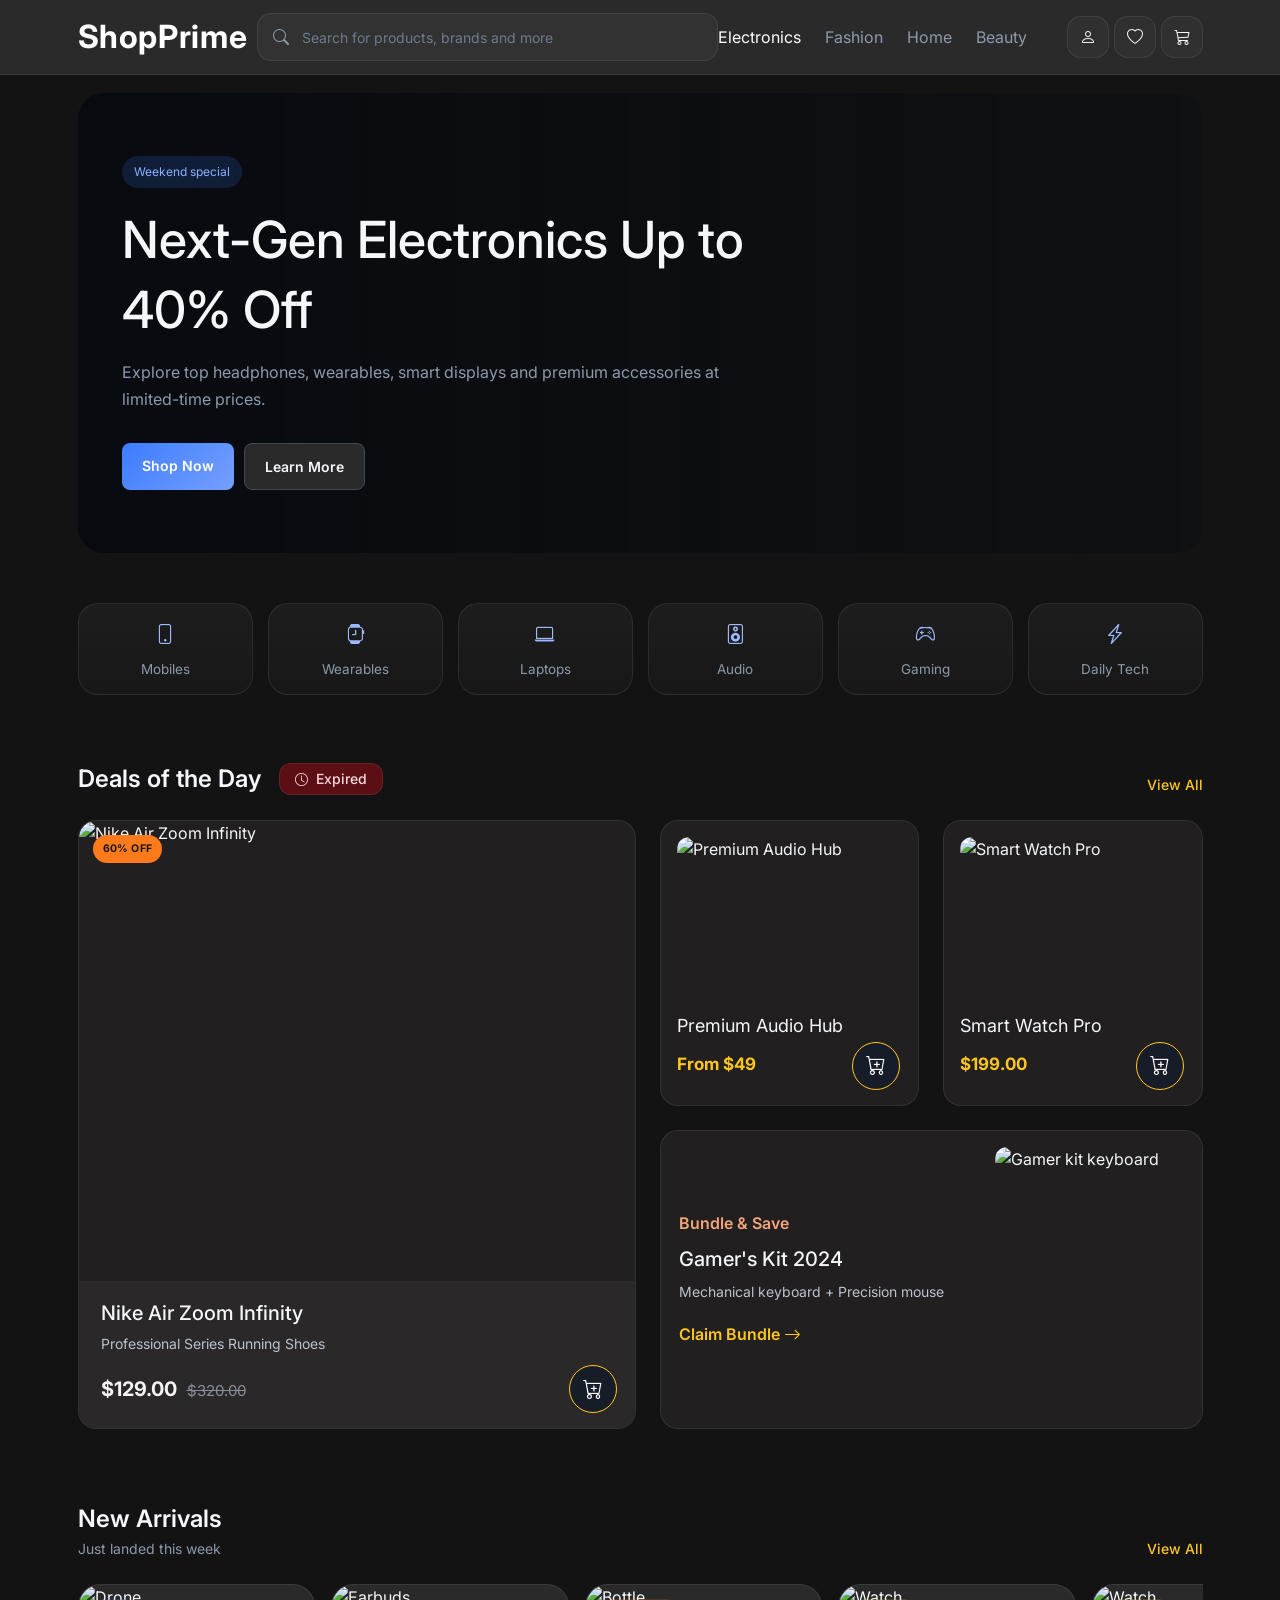
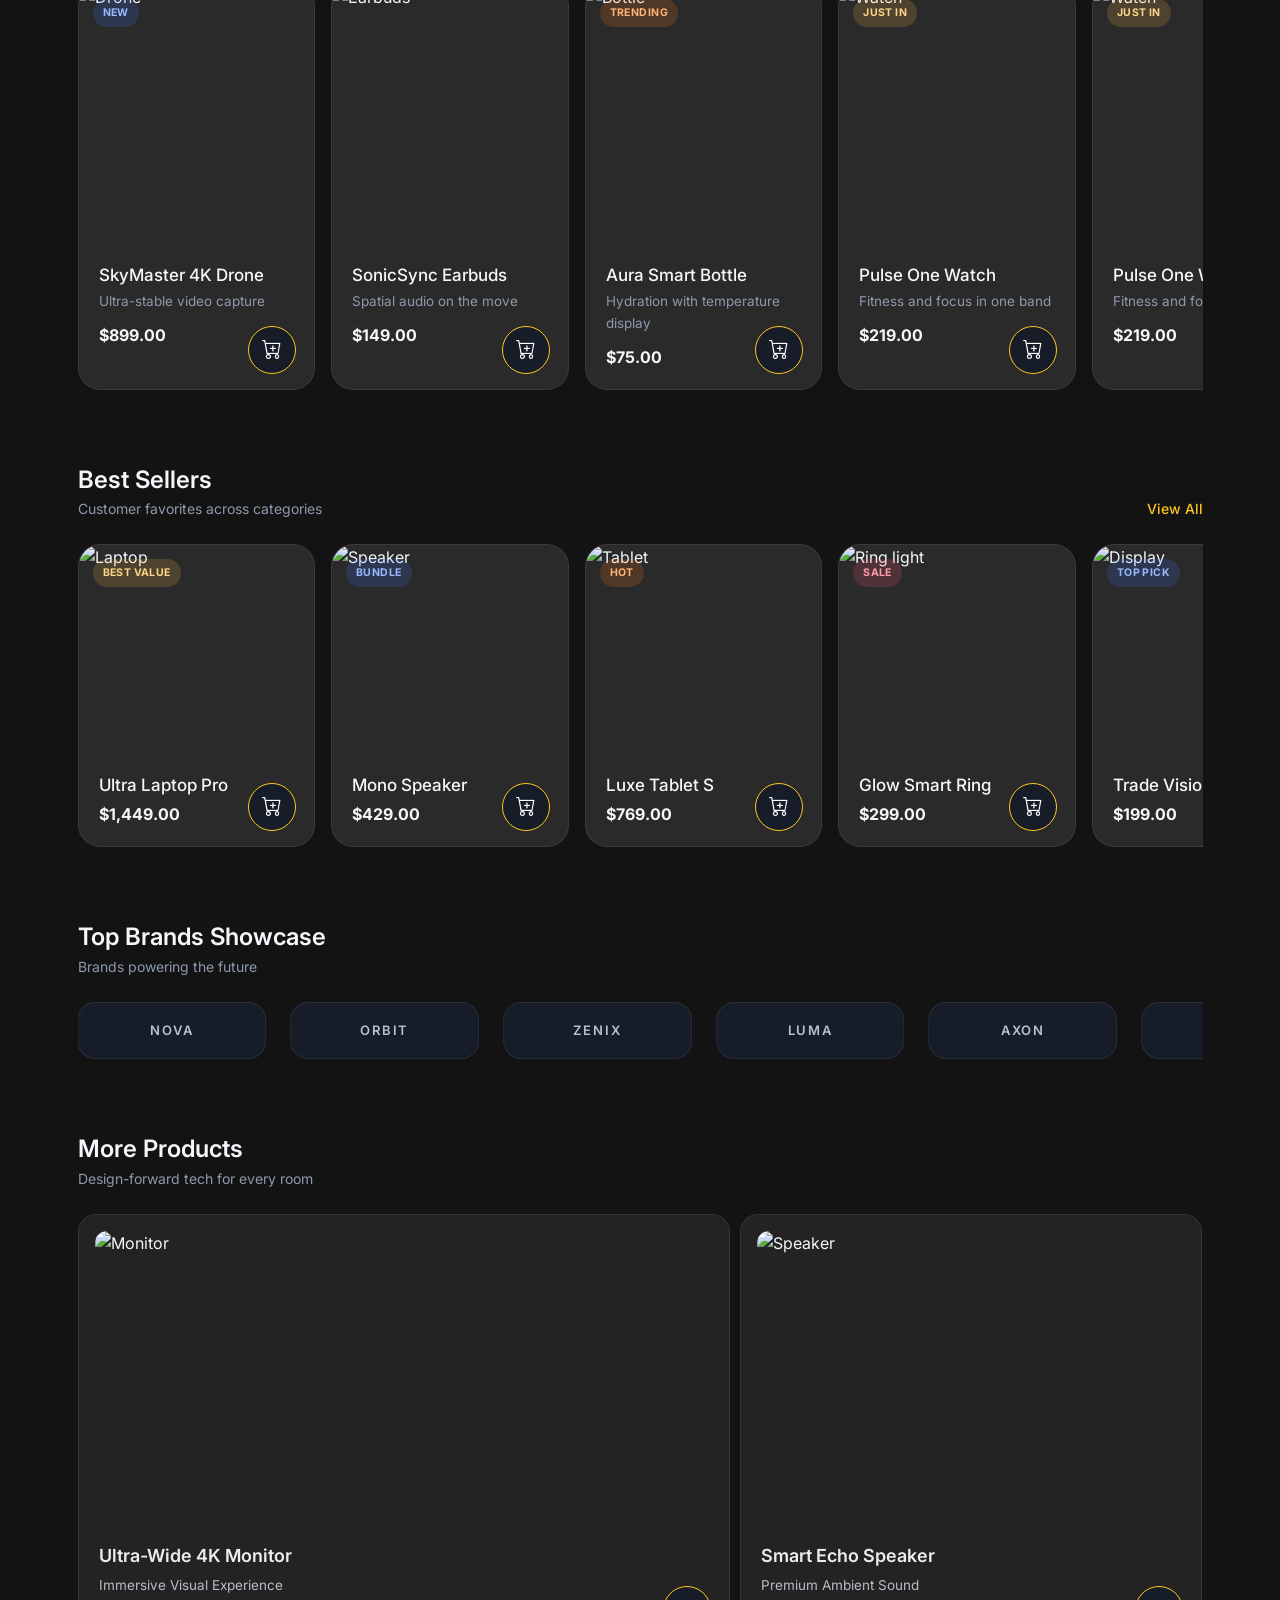
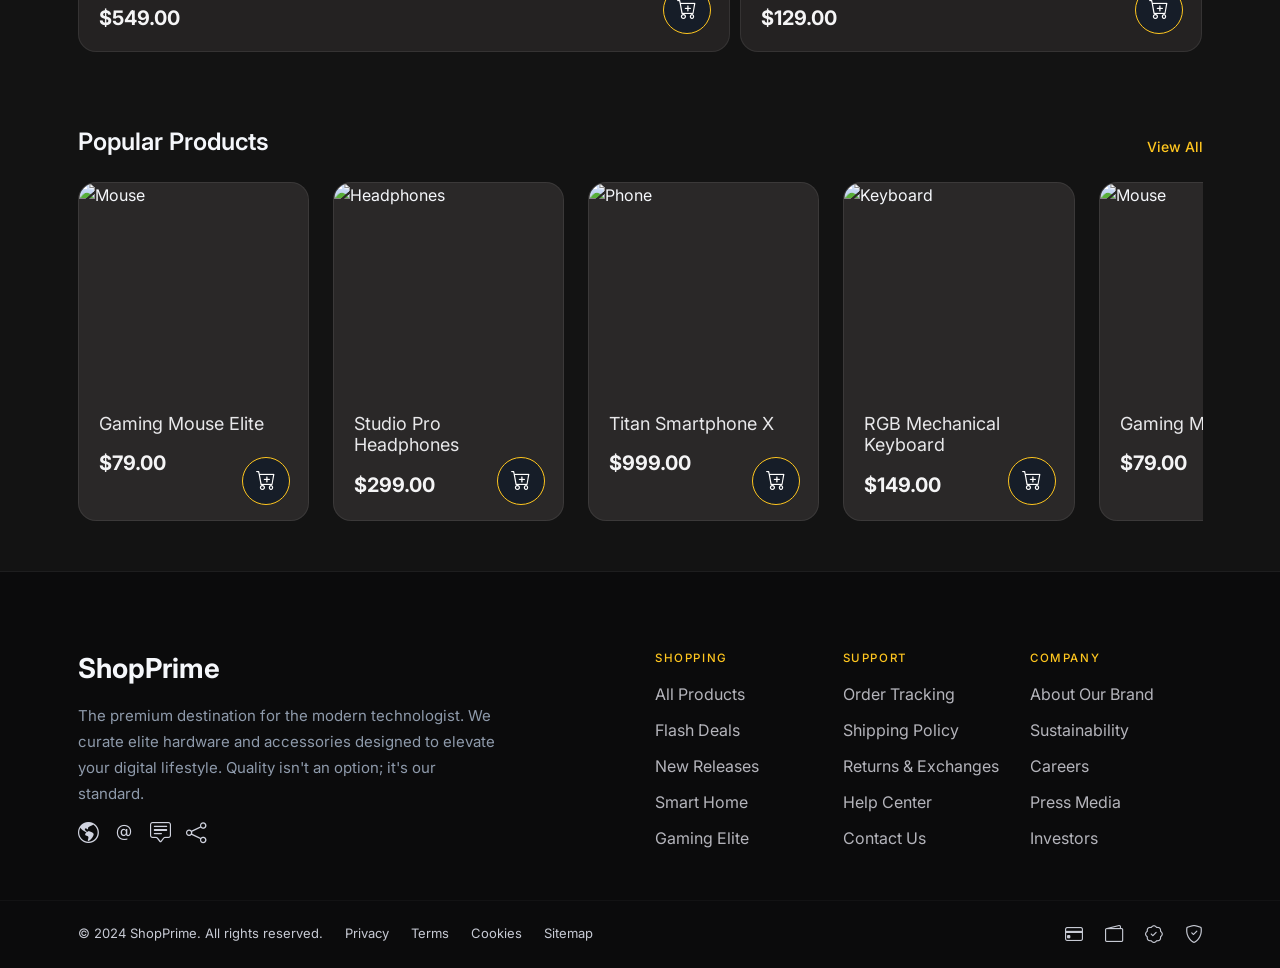
==== index.html @ 0cf922d9 "Initial commit" ====
<!DOCTYPE html>
<html lang="en">
<head>
  <meta charset="UTF-8">
  <meta name="viewport" content="width=device-width, initial-scale=1">
  <title>ShopPrime Landing Page</title>
  <link rel="preconnect" href="https://fonts.googleapis.com">
  <link rel="preconnect" href="https://fonts.gstatic.com" crossorigin>
  <link href="https://fonts.googleapis.com/css2?family=Inter:wght@300;400;500;600;700;800&display=swap" rel="stylesheet">
  <link href="https://cdn.jsdelivr.net/npm/bootstrap@5.3.3/dist/css/bootstrap.min.css" rel="stylesheet">
  <link href="https://cdn.jsdelivr.net/npm/bootstrap-icons@1.11.3/font/bootstrap-icons.css" rel="stylesheet">
  <link href="https://cdn.jsdelivr.net/npm/swiper@11/swiper-bundle.min.css" rel="stylesheet">
  <link href="css/styles.css" rel="stylesheet">
</head>
<body>

    <header class="position-sticky top-0">
      <nav class="navbar navbar-expand-lg navbar-dark top-nav px-3 px-lg-4 py-3">
        <div class="container">
          <a class="navbar-brand fw-bold" href="index.html">ShopPrime</a>

          <div class="d-flex align-items-center gap-2 order-lg-3">
            <a class="btn icon-btn" href="#"><i class="bi bi-person"></i></a>
            <a class="btn icon-btn" href="#"><i class="bi bi-heart"></i></a>
            <a class="btn icon-btn" href="cart.html"><i class="bi bi-cart3"></i></a>
            <button class="btn icon-btn d-lg-none" type="button" data-bs-toggle="offcanvas" data-bs-target="#mobileMenu" aria-controls="mobileMenu">
              <i class="bi bi-list"></i>
            </button>
          </div>

          <div class="collapse navbar-collapse order-lg-2" id="mainNav">
            <form class="search-wrap mx-lg-auto my-3 my-lg-0">
              <i class="bi bi-search"></i>
              <input class="form-control" type="search" placeholder="Search for products, brands and more">
            </form>
            <ul class="navbar-nav d-flex align-items-lg-center">
              <li class="nav-item"><a class="nav-link active" href="#">Electronics</a></li>
              <li class="nav-item"><a class="nav-link" href="#">Fashion</a></li>
              <li class="nav-item"><a class="nav-link" href="#">Home</a></li>
              <li class="nav-item"><a class="nav-link" href="#">Beauty</a></li>
            </ul>
          </div>
        </div>
      </nav>
      <div class="offcanvas offcanvas-start text-bg-dark" tabindex="-1" id="mobileMenu" aria-labelledby="mobileMenuLabel">
        <div class="offcanvas-header">
          <h5 class="offcanvas-title" id="mobileMenuLabel">ShopPrime</h5>
          <button type="button" class="btn-close btn-close-white" data-bs-dismiss="offcanvas" aria-label="Close"></button>
        </div>
        <div class="offcanvas-body">
          <form class="search-wrap mb-4">
            <i class="bi bi-search"></i>
            <input class="form-control" type="search" placeholder="Search everything">
          </form>
          <div class="list-group list-group-flush mobile-links">
            <a href="#" class="list-group-item list-group-item-action">Electronics</a>
            <a href="#" class="list-group-item list-group-item-action">Fashion</a>
            <a href="#" class="list-group-item list-group-item-action">Home</a>
            <a href="#" class="list-group-item list-group-item-action">Beauty</a>
            <a href="#" class="list-group-item list-group-item-action">Deals</a>
            <a href="#" class="list-group-item list-group-item-action">Support</a>
          </div>
        </div>
      </div>
    </header>

    <main class="container">
      <section class="hero-section">
        <div class="swiper hero-swiper">
          <div class="swiper-wrapper">
            <div class="swiper-slide">
              <article class="hero-card" style="background-image: linear-gradient(90deg, rgba(7,10,16,.92) 0%, rgba(7,10,16,.56) 52%, rgba(7,10,16,.25) 100%), url('https://images.unsplash.com/photo-1546435770-a3e426bf472b?auto=format&fit=crop&w=1400&q=80');">
                <div class="hero-content">
                  <span class="eyebrow">Weekend special</span>
                  <h1>Next-Gen Electronics Up to 40% Off</h1>
                  <p class="mb-5 mt-4">Explore top headphones, wearables, smart displays and premium accessories at limited-time prices.</p>
                  <div class="d-flex flex-wrap gap-3">
                    <a class="btn btn-primary btn-shop" href="#">Shop Now</a>
                    <a class="btn btn-soft" href="#">Learn More</a>
                  </div>
                </div>
              </article>
            </div>
            <div class="swiper-slide">
              <article class="hero-card" style="background-image: linear-gradient(90deg, rgba(7,10,16,.92) 0%, rgba(7,10,16,.56) 52%, rgba(7,10,16,.25) 100%), url('https://images.unsplash.com/photo-1511707171634-5f897ff02aa9?auto=format&fit=crop&w=1400&q=80');">
                <div class="hero-content">
                  <span class="eyebrow">Fresh arrivals</span>
                  <h1>Smartphones Built for Work and Play</h1>
                  <p class="mb-5 mt-4">Fast cameras, all-day batteries and flagship performance across our newest mobile lineup.</p>
                  <div class="d-flex flex-wrap gap-2">
                    <a class="btn btn-primary btn-shop" href="#">Shop Now</a>
                    <a class="btn btn-soft" href="#">Compare Models</a>
                  </div>
                </div>
              </article>
            </div>
          </div>
          <!-- <div class="swiper-pagination"></div> -->
        </div>
      </section>

      <section class="quick-categories m-50">
        <div class="row gy-4">
          <div class="col-4 col-md-2"><div class="quick-pill"><i class="bi bi-phone"></i><span>Mobiles</span></div></div>
          <div class="col-4 col-md-2"><div class="quick-pill"><i class="bi bi-smartwatch"></i><span>Wearables</span></div></div>
          <div class="col-4 col-md-2"><div class="quick-pill"><i class="bi bi-laptop"></i><span>Laptops</span></div></div>
          <div class="col-4 col-md-2"><div class="quick-pill"><i class="bi bi-speaker"></i><span>Audio</span></div></div>
          <div class="col-4 col-md-2"><div class="quick-pill"><i class="bi bi-controller"></i><span>Gaming</span></div></div>
          <div class="col-4 col-md-2"><div class="quick-pill"><i class="bi bi-lightning-charge"></i><span>Daily Tech</span></div></div>
        </div>
      </section>

      <section class="content-section">
        <div class="section-head">
          <div class="deals-heading">
            <h2>Deals of the Day</h2>
            <div class="deal-timer" id="dealTimer" aria-label="24 hour countdown">
              <i class="bi bi-clock"></i>
              <span id="dealTimerValue">24h : 00m : 00s</span>
            </div>
          </div>
          <a href="#">View All</a>
        </div>
        <div class="deals-layout">
          <article class="deals-feature">
            <span class="tag tag-deal-main">60% Off</span>
            <img src="https://images.unsplash.com/photo-1542291026-7eec264c27ff?auto=format&fit=crop&w=1600&q=80" alt="Nike Air Zoom Infinity">
            <div class="deals-feature-copy">
              <h3>Nike Air Zoom Infinity</h3>
              <p>Professional Series Running Shoes</p>
              <div class="deals-feature-price">
                <strong>$129.00</strong>
                <span>$320.00</span>
              </div>
              <a class="deals-cart-btn" href="#" aria-label="Add to cart">
                <i class="bi bi-cart-plus"></i>
              </a>
            </div>
          </article>
          <div class="deals-side">
            <article class="deals-mini-card">
              <img src="https://images.unsplash.com/photo-1505740420928-5e560c06d30e?auto=format&fit=crop&w=900&q=80" alt="Premium Audio Hub">
              <div class="deals-mini-copy">
                <h3>Premium Audio Hub</h3>
                <div class="deals-mini-meta">
                  <strong>From $49</strong>
                  <!-- <span class="mini-badge gold">Top Rated</span> -->
                </div>
              </div>
            </article>
            <article class="deals-mini-card">
              <img src="https://images.unsplash.com/photo-1523275335684-37898b6baf30?auto=format&fit=crop&w=900&q=80" alt="Smart Watch Pro">
              <div class="deals-mini-copy">
                <h3>Smart Watch Pro</h3>
                <div class="deals-mini-meta">
                  <strong>$199.00</strong>
                  <!-- <span class="mini-badge blue">Hot</span> -->
                </div>
              </div>
            </article>
            <article class="deals-bundle-card">
              <div class="deals-bundle-copy">
                <span class="bundle-tag">Bundle &amp; Save</span>
                <h3>Gamer's Kit 2024</h3>
                <p>Mechanical keyboard + Precision mouse</p>
                <a href="#">Claim Bundle <i class="bi bi-arrow-right"></i></a>
              </div>
              <img src="https://images.unsplash.com/photo-1511467687858-23d96c32e4ae?auto=format&fit=crop&w=900&q=80" alt="Gamer kit keyboard">
            </article>
          </div>
        </div>
      </section>

      <section class="content-section m-50">
        <div class="section-head">
          <div>
            <h2>New Arrivals</h2>
            <p>Just landed this week</p>
          </div>
          <a href="#">View All</a>
        </div>
        <div class="swiper catalog-swiper new-arrivals-swiper">
          <div class="swiper-wrapper">
            <div class="swiper-slide">
              <article class="product-card large">
                <span class="tag new">New</span>
                <img src="https://images.unsplash.com/photo-1517059224940-d4af9eec41e5?auto=format&fit=crop&w=1200&q=80" alt="Drone">
                <div class="product-body">
                  <h3>SkyMaster 4K Drone</h3>
                  <p>Ultra-stable video capture</p>
                  <strong>$899.00</strong>
                </div>
              </article>
            </div>
            <div class="swiper-slide">
              <article class="product-card large">
                <img src="https://images.unsplash.com/photo-1606220588913-b3aacb4d2f46?auto=format&fit=crop&w=1200&q=80" alt="Earbuds">
                <div class="product-body">
                  <h3>SonicSync Earbuds</h3>
                  <p>Spatial audio on the move</p>
                  <strong>$149.00</strong>
                </div>
              </article>
            </div>
            <div class="swiper-slide">
              <article class="product-card large">
                <span class="tag hot">Trending</span>
                <img src="https://images.unsplash.com/photo-1590658268037-6bf12165a8df?auto=format&fit=crop&w=1200&q=80" alt="Bottle">
                <div class="product-body">
                  <h3>Aura Smart Bottle</h3>
                  <p>Hydration with temperature display</p>
                  <strong>$75.00</strong>
                </div>
              </article>
            </div>
            <div class="swiper-slide">
              <article class="product-card large">
                <span class="tag gold">Just In</span>
                <img src="https://images.unsplash.com/photo-1546868871-7041f2a55e12?auto=format&fit=crop&w=1200&q=80" alt="Watch">
                <div class="product-body">
                  <h3>Pulse One Watch</h3>
                  <p>Fitness and focus in one band</p>
                  <strong>$219.00</strong>
                </div>
              </article>
            </div>
            <div class="swiper-slide">
              <article class="product-card large">
                <span class="tag gold">Just In</span>
                <img src="https://images.unsplash.com/photo-1546868871-7041f2a55e12?auto=format&fit=crop&w=1200&q=80" alt="Watch">
                <div class="product-body">
                  <h3>Pulse One Watch</h3>
                  <p>Fitness and focus in one band</p>
                  <strong>$219.00</strong>
                </div>
              </article>
            </div>
          </div>
          <!-- <div class="swiper-pagination new-arrivals-pagination"></div> -->
        </div>
      </section>

      <section class="content-section m-50">
        <div class="section-head">
          <div>
            <h2>Best Sellers</h2>
            <p>Customer favorites across categories</p>
          </div>
          <a href="#">View All</a>
        </div>
        <div class="swiper catalog-swiper best-sellers-swiper">
          <div class="swiper-wrapper">
            <div class="swiper-slide">
              <article class="product-card">
                <span class="tag gold">Best Value</span>
                <img src="https://images.unsplash.com/photo-1496181133206-80ce9b88a853?auto=format&fit=crop&w=1200&q=80" alt="Laptop">
                <div class="product-body">
                  <h3>Ultra Laptop Pro</h3>
                  <strong>$1,449.00</strong>
                </div>
              </article>
            </div>
            <div class="swiper-slide">
              <article class="product-card">
                <span class="tag new">Bundle</span>
                <img src="https://images.unsplash.com/photo-1587202372775-e229f172b9d7?auto=format&fit=crop&w=1200&q=80" alt="Speaker">
                <div class="product-body">
                  <h3>Mono Speaker</h3>
                  <strong>$429.00</strong>
                </div>
              </article>
            </div>
            <div class="swiper-slide">
              <article class="product-card">
                <span class="tag hot">Hot</span>
                <img src="https://images.unsplash.com/photo-1544244015-0df4b3ffc6b0?auto=format&fit=crop&w=1200&q=80" alt="Tablet">
                <div class="product-body">
                  <h3>Luxe Tablet S</h3>
                  <strong>$769.00</strong>
                </div>
              </article>
            </div>
            <div class="swiper-slide">
              <article class="product-card">
                <span class="tag sale">Sale</span>
                <img src="https://images.unsplash.com/photo-1611186871348-b1ce696e52c9?auto=format&fit=crop&w=1200&q=80" alt="Ring light">
                <div class="product-body">
                  <h3>Glow Smart Ring</h3>
                  <strong>$299.00</strong>
                </div>
              </article>
            </div>
            <div class="swiper-slide">
              <article class="product-card">
                <span class="tag new">Top Pick</span>
                <img src="https://images.unsplash.com/photo-1516321318423-f06f85e504b3?auto=format&fit=crop&w=1200&q=80" alt="Display">
                <div class="product-body">
                  <h3>Trade Vision Screen</h3>
                  <strong>$199.00</strong>
                </div>
              </article>
            </div>
          </div>
          <!-- <div class="swiper-pagination best-sellers-pagination"></div> -->
        </div>
      </section>

      <section class="content-section">
        <div class="section-head">
          <div>
            <h2>Top Brands Showcase</h2>
            <p>Brands powering the future</p>
          </div>
        </div>
        <div class="swiper brands-swiper">
          <div class="swiper-wrapper">
            <div class="swiper-slide"><div class="brand-tile">SONIQ</div></div>
            <div class="swiper-slide"><div class="brand-tile">NOVA</div></div>
            <div class="swiper-slide"><div class="brand-tile">ORBIT</div></div>
            <div class="swiper-slide"><div class="brand-tile">ZENIX</div></div>
            <div class="swiper-slide"><div class="brand-tile">LUMA</div></div>
            <div class="swiper-slide"><div class="brand-tile">AXON</div></div>
            <div class="swiper-slide"><div class="brand-tile">PULSE</div></div>
          </div>
        </div>
      </section>

      <section class="content-section m-50">
        <div class="section-head">
          <div>
            <h2>More Products</h2>
            <p>Design-forward tech for every room</p>
          </div>
        </div>
        <div class="row g-3">
          <div class="col-12 col-md-7">
            <article class="banner-card more-product-card">
              <img src="https://images.unsplash.com/photo-1545239351-1141bd82e8a6?auto=format&fit=crop&w=1400&q=80" alt="Monitor">
              <div class="more-product-copy">
                <div>
                  <h3>Ultra-Wide 4K Monitor</h3>
                  <p>Immersive Visual Experience</p>
                  <strong>$549.00</strong>
                </div>
              </div>
            </article>
          </div>
          <div class="col-12 col-md-5">
            <article class="banner-card more-product-card">
              <img src="https://images.unsplash.com/photo-1585771724684-38269d6639fd?auto=format&fit=crop&w=1200&q=80" alt="Speaker">
              <div class="more-product-copy">
                <div>
                  <h3>Smart Echo Speaker</h3>
                  <p>Premium Ambient Sound</p>
                  <strong>$129.00</strong>
                </div>
              </div>
            </article>
          </div>
        </div>
      </section>

      <section class="content-section pb-50">
        <div class="section-head">
          <div>
            <h2>Popular Products</h2>
          </div>
          <a href="#">View All</a>
        </div>
        <div class="swiper popular-swiper">
          <div class="swiper-wrapper">
            <div class="swiper-slide">
              <article class="product-card popular-product-card">
                <img src="https://images.unsplash.com/photo-1527814050087-3793815479db?auto=format&fit=crop&w=1200&q=80" alt="Mouse">
                <div class="product-body">
                  <h3>Gaming Mouse Elite</h3>
                  <strong>$79.00</strong>
                </div>
              </article>
            </div>
            <div class="swiper-slide">
              <article class="product-card popular-product-card">
                <img src="https://images.unsplash.com/photo-1505740420928-5e560c06d30e?auto=format&fit=crop&w=1200&q=80" alt="Headphones">
                <div class="product-body">
                  <h3>Studio Pro Headphones</h3>
                  <strong>$299.00</strong>
                </div>
              </article>
            </div>
            <div class="swiper-slide">
              <article class="product-card popular-product-card">
                <img src="https://images.unsplash.com/photo-1511707171634-5f897ff02aa9?auto=format&fit=crop&w=1200&q=80" alt="Phone">
                <div class="product-body">
                  <h3>Titan Smartphone X</h3>
                  <strong>$999.00</strong>
                </div>
              </article>
            </div>
            <div class="swiper-slide">
              <article class="product-card popular-product-card">
                <img src="https://images.unsplash.com/photo-1511467687858-23d96c32e4ae?auto=format&fit=crop&w=1200&q=80" alt="Keyboard">
                <div class="product-body">
                  <h3>RGB Mechanical Keyboard</h3>
                  <strong>$149.00</strong>
                </div>
              </article>
            </div>
            <div class="swiper-slide">
              <article class="product-card popular-product-card">
                <img src="https://images.unsplash.com/photo-1527814050087-3793815479db?auto=format&fit=crop&w=1200&q=80" alt="Mouse">
                <div class="product-body">
                  <h3>Gaming Mouse Elite</h3>
                  <strong>$79.00</strong>
                </div>
              </article>
            </div>
          </div>
          <!-- <div class="swiper-pagination popular-pagination"></div> -->
        </div>
      </section>
    </main>

    <footer class="footer">
      <div class="container">
        <div class="row g-4 g-lg-5 align-items-start">
          <div class="col-12 col-lg-6">
            <div class="footer-brand">
              <h3>ShopPrime</h3>
              <p>The premium destination for the modern technologist. We curate elite hardware and accessories designed to elevate your digital lifestyle. Quality isn't an option; it's our standard.</p>
              <div class="d-flex gap-4 social-links">
                <a href="#" aria-label="Globe"><i class="bi bi-globe-americas"></i></a>
                <a href="#" aria-label="At"><i class="bi bi-at"></i></a>
                <a href="#" aria-label="Chat"><i class="bi bi-chat-square-text"></i></a>
                <a href="#" aria-label="Share"><i class="bi bi-share"></i></a>
              </div>
            </div>
          </div>
          <div class="col-12 col-lg-6">
            <div class="row g-4">
              <div class="col-4">
                <h4>Shopping</h4>
                <ul class="list-unstyled">
                  <li><a href="#">All Products</a></li>
                  <li><a href="#">Flash Deals</a></li>
                  <li><a href="#">New Releases</a></li>
                  <li><a href="#">Smart Home</a></li>
                  <li><a href="#">Gaming Elite</a></li>
                </ul>
              </div>
              <div class="col-4">
                <h4>Support</h4>
                <ul class="list-unstyled">
                  <li><a href="#">Order Tracking</a></li>
                  <li><a href="#">Shipping Policy</a></li>
                  <li><a href="#">Returns &amp; Exchanges</a></li>
                  <li><a href="#">Help Center</a></li>
                  <li><a href="#">Contact Us</a></li>
                </ul>
              </div>
              <div class="col-4">
                <h4>Company</h4>
                <ul class="list-unstyled">
                  <li><a href="#">About Our Brand</a></li>
                  <li><a href="#">Sustainability</a></li>
                  <li><a href="#">Careers</a></li>
                  <li><a href="#">Press Media</a></li>
                  <li><a href="#">Investors</a></li>
                </ul>
              </div>
            </div>
          </div>
        </div>
      </div>
      <div class="footer-bottom">
        <div class="container">
          <div class="footer-meta">
            <div class="footer-meta-left">
              <span>&copy; 2024 ShopPrime. All rights reserved.</span>
              <a href="#">Privacy</a>
              <a href="#">Terms</a>
              <a href="#">Cookies</a>
              <a href="#">Sitemap</a>
            </div>
            <div class="footer-meta-right">
              <a href="#" aria-label="Card"><i class="bi bi-credit-card"></i></a>
              <a href="#" aria-label="Payment"><i class="bi bi-wallet2"></i></a>
              <a href="#" aria-label="Security"><i class="bi bi-patch-check"></i></a>
              <a href="#" aria-label="Shield"><i class="bi bi-shield-check"></i></a>
            </div>
          </div>
        </div>
      </div>
    </footer>

  <script src="https://cdn.jsdelivr.net/npm/bootstrap@5.3.3/dist/js/bootstrap.bundle.min.js"></script>
  <script src="https://cdn.jsdelivr.net/npm/swiper@11/swiper-bundle.min.js"></script>
  <script src="js/script.js"></script>
</body>
</html>
---- css/styles.css ----
:root {
  --bg: #070a10;
  --panel: #2A2A2A;
  --panel-2: #161d28;
  --line: rgba(255, 255, 255, 0.08);
  --text: #f5f7fb;
  --muted: #8e9aab;
  --blue: #3d7cff;
  --blue-soft: rgba(61, 124, 255, 0.15);
  --gold: #f4b54a;
  --hot: #ff7a1b;
}

* {
  box-sizing: border-box;
}
html{
  font-size: 62.5%;
}
body {
  margin: 0;
  /* background:
    radial-gradient(circle at top, rgba(24, 61, 142, 0.35), transparent 28%),
    linear-gradient(180deg, #05070c 0%, #090d14 100%); */
    background-color: #131313;
  color: var(--text);
  font-family: "Inter", sans-serif;
  font-size: 1.6rem;
  line-height: 1.5;
}

a {
  color: inherit;
  text-decoration: none;
}
.m-50 {
  margin: 5rem 0rem;
}
.pb-50 {
  padding-bottom: 5rem !important;
}
header {
  z-index: 9;
}
.top-nav {
  background: #2A2A2A;
  border-bottom: 1px solid var(--line);
}
.navbar-brand {
  letter-spacing: 0.02em;
  font-size: 3.2rem;
}
.navbar-nav{
  gap: 2.4rem;
  margin-right: 4rem;
}

.icon-btn {
  width: 42px;
  height: 42px;
  display: inline-flex;
  align-items: center;
  justify-content: center;
  border-radius: 14px;
  border: 1px solid var(--line);
  background: rgba(255, 255, 255, 0.03);
  color: var(--text);
  font-size: 1.6rem;
}

.search-wrap {
  position: relative;
  width: min(100%, 480px);
}

.search-wrap i {
  position: absolute;
  top: 50%;
  left: 16px;
  transform: translateY(-50%);
  color: var(--muted);
}

.search-wrap .form-control {
  height: 48px;
  padding-left: 44px;
  border-radius: 14px;
  border: 1px solid var(--line);
  background: rgba(255, 255, 255, 0.04);
  color: var(--text);
  font-size: 1.4rem;
}

.search-wrap .form-control::placeholder {
  color: #6f7b8c;
}

.nav-link {
  color: var(--muted);
  font-size: 1.6rem;
  padding-inline: 0 !important;
}

.nav-link.active,
.nav-link:hover {
  color: var(--text);
}

.mobile-links .list-group-item {
  color: var(--text);
  background: transparent;
  border-color: var(--line);
  font-size: 1.5rem;
  padding-block: 1.4rem;
}

.hero-section {
  padding-top: 18px;
}

.hero-card {
  min-height: 460px;
  padding: 44px;
  border-radius: 26px;
  background-size: cover;
  background-position: center;
  display: flex;
  align-items: center;
}

.hero-content {
  max-width: 65rem;
}

.eyebrow {
  display: inline-flex;
  padding: 7px 12px;
  border-radius: 999px;
  background: rgba(61, 124, 255, 0.16);
  color: #8ab1ff;
  font-size: 1.2rem;
  margin-bottom: 16px;
}

.hero-content h1 {
  font-size: clamp(3.6rem, 4vw, 6rem);
  line-height: 7rem;
  margin-bottom: 14px;
}

.hero-content p {
  font-size: 1.6rem;
  line-height: 1.7;
}

.hero-content p,
.section-head p,
.product-copy p,
.product-body p,
.footer p,
.footer li a {
  color: var(--muted);
}

.btn-shop {
  border-radius: 0.8rem;
  padding: 1.2rem 2rem;
  background: linear-gradient(135deg, #3d7cff, #75a0ff);
  border: 0;
  font-size: 1.4rem;
  font-weight: 600;
}

.btn-soft {
  border-radius: 0.8rem;
  padding: 1.2rem 2rem;
  color: var(--text);
  background: var(--panel);
  border: 1px solid #424754;
  font-size: 1.4rem;
  font-weight: 600;
}

.hero-swiper .swiper-pagination,
.popular-swiper .swiper-pagination {
  bottom: 18px !important;
}

.swiper-pagination-bullet {
  background: rgba(255, 255, 255, 0.4);
  opacity: 1;
}

.swiper-pagination-bullet-active {
  background: var(--blue);
}

.quick-pill {
  height: 92px;
  display: flex;
  flex-direction: column;
  align-items: center;
  justify-content: center;
  gap: 10px;
  border-radius: 20px;
  background: linear-gradient(180deg, rgba(255, 255, 255, 0.045), rgba(255, 255, 255, 0.025));
  border: 1px solid var(--line);
  color: var(--muted);
  font-size: 1.35rem;
}

.quick-pill i {
  font-size: 2rem;
  color: #9dbaff;
}

.content-section {
  padding: 1.8rem 0rem 0.8rem;
}

.section-head {
  display: flex;
  align-items: end;
  justify-content: space-between;
  gap: 16px;
  margin-bottom: 2.5rem;
}

.deals-heading {
  display: flex;
  align-items: center;
  gap: 1.8rem;
  flex-wrap: wrap;
}

.section-head h2,
.footer h3,
.footer h4 {
  margin: 0;
}

.section-head h2 {
  font-size: 2.4rem;
  font-weight: 600;
}

.section-head p {
  margin: 4px 0 0;
  font-size: 1.4rem;
}
.offcanvas-header {
  padding: 2rem;
}
.section-head a {
  color: #ffc61f;
  font-size: 1.4rem;
  font-weight: 500;
}

.deal-timer {
  display: inline-flex;
  align-items: center;
  gap: 0.8rem;
  padding: 0.9rem 1.6rem;
  border-radius: 1.2rem;
  background: #b30810;
  color: #fff2f3;
  font-size: 1.4rem;
  font-weight: 500;
  line-height: 1;
  box-shadow: inset 0 0 0 1px rgba(255, 255, 255, 0.08);
}

.deal-timer i {
  font-size: 1.3rem;
}

.deal-timer-ended {
  background: #5b0f14;
  color: #ffd8dd;
}

.deals-layout {
  display: grid;
  grid-template-columns: minmax(0, 1.03fr) minmax(0, 1fr);
  gap: 2.4rem;
}

.deals-feature,
.deals-mini-card,
.deals-bundle-card {
  position: relative;
  overflow: hidden;
  background: #211f1f;
  border: 1px solid rgba(255, 255, 255, 0.08);
  border-radius: 1.8rem;
  transition: transform 0.28s ease, border-color 0.28s ease, box-shadow 0.28s ease;
}

.deals-feature:hover,
.deals-mini-card:hover,
.deals-bundle-card:hover {
  /* transform: translateY(-0.6rem); */
  border-color: #ffc61f;
  box-shadow: 0 2rem 3.2rem rgba(0, 0, 0, 0.28);
}

.deals-feature img,
.deals-mini-card img,
.deals-bundle-card img {
  width: 100%;
  display: block;
  object-fit: cover;
}

.deals-feature img {
  height: 46rem;
}

.tag-deal-main {
  top: 1.6rem;
  left: 1.6rem;
  padding: 0.95rem 1.3rem;
  background: #ff7a1b;
  color: #161616;
  font-size: 1.45rem;
  font-weight: 800;
}

.deals-feature-copy {
  position: relative;
  padding: 2rem 2.2rem 2.4rem;
  background: #2a2828;
}

.deals-feature-copy h3 {
  margin: 0 0 0.8rem;
  font-size: 2rem;
}

.deals-feature-copy p {
  margin: 0 0 2rem;
  color: #bcc2ce;
  font-size: 1.4rem;
}

.deals-feature-price {
  display: flex;
  align-items: baseline;
  gap: 1rem;
}

.deals-feature-price strong {
  color: #f4f4f5;
  font-size: 2rem;
  font-weight: 700;
}

.deals-feature-price span {
  color: #898f99;
  font-size: 1.5rem;
  text-decoration: line-through;
}

.deals-cart-btn,
.product-cart-btn {
  position: absolute;
  right: 1.8rem;
  bottom: 1.5rem;
  width: 4.8rem;
  height: 4.8rem;
  display: inline-flex;
  align-items: center;
  justify-content: center;
  border-radius: 50%;
  background: var(--panel-2);
  border: 1px solid #ffc61f;
  color: #fff;
  font-size: 2rem;
}
.deals-cart-btn:hover,
.product-cart-btn:hover {
  background-color: #ffc61f;
}

.product-cart-btn {
  z-index: 3;
}

.deals-side {
  display: grid;
  grid-template-columns: repeat(2, minmax(0, 1fr));
  gap: 2.4rem;
}

.deals-mini-card {
  padding: 1.6rem;
}

.deals-mini-card img {
  height: 16rem;
  border-radius: 1.2rem;
}

.deals-mini-copy {
  padding-top: 1.8rem;
}

.deals-mini-copy h3 {
  margin: 0 0 1.5rem;
  font-size: 1.8rem;
  font-weight: 400;
}

.deals-mini-meta {
  display: flex;
  align-items: center;
  justify-content: space-between;
  gap: 1.2rem;
}

.deals-mini-meta strong {
  color: #ffc61f;
  font-size: 1.7rem;
  font-weight: 700;
}

.mini-badge {
  display: inline-flex;
  align-items: center;
  justify-content: center;
  padding: 0.45rem 0.8rem;
  border-radius: 0.6rem;
  font-size: 1rem;
  font-weight: 700;
  text-transform: uppercase;
  letter-spacing: 0.04em;
}

.mini-badge.gold {
  background: rgba(255, 198, 31, 0.16);
  color: #ffd13b;
}

.mini-badge.blue {
  background: rgba(91, 120, 255, 0.16);
  color: #aabaff;
}

.deals-bundle-card {
  grid-column: 1 / -1;
  display: grid;
  grid-template-columns: minmax(0, 1.15fr) 19rem;
  gap: 2rem;
  align-items: center;
  min-height: 28.8rem;
  padding: 1.6rem;
}

.deals-bundle-copy {
  padding: 0 0.2rem;
}

.bundle-tag {
  display: inline-block;
  margin-bottom: 1.2rem;
  color: #f4a47b;
  font-size: 1.6rem;
  font-weight: 600;
}

.deals-bundle-copy h3 {
  margin: 0 0 1rem;
  font-size: 2rem;
}

.deals-bundle-copy p {
  margin: 0 0 2rem;
  color: #bcc2ce;
  font-size: 1.4rem;
}

.deals-bundle-copy a {
  color: #ffc61f;
  font-size: 1.6rem;
  font-weight: 600;
}

.deals-bundle-copy a i {
  font-size: 1.7rem;
  vertical-align: middle;
}

.deals-bundle-card img {
  height: 100%;
  min-height: 24rem;
  border-radius: 1.2rem;
}

.feature-product,
.product-card,
.banner-card {
  position: relative;
  overflow: hidden;
  border-radius: 22px;
  background: var(--panel);
  border: 1px solid var(--line);
  height: 100%;
  transition: transform 0.28s ease, border-color 0.28s ease, box-shadow 0.28s ease;
}

.feature-product::after,
.product-card::after,
.banner-card::after {
  content: "";
  position: absolute;
  inset: 0;
  background: linear-gradient(180deg, transparent 42%, rgba(6, 9, 14, 0.12) 68%, rgba(6, 9, 14, 0.42) 100%);
  opacity: 0;
  transition: opacity 0.28s ease;
  pointer-events: none;
}

.feature-product img,
.product-card img,
.banner-card img {
  width: 100%;
  object-fit: cover;
  display: block;
  transition: transform 0.45s ease;
}

.feature-product:hover,
.product-card:hover,
.banner-card:hover {
  /* transform: translateY(-8px); */
  border-color: #ffc61f;
  box-shadow: 0 22px 40px rgba(0, 0, 0, 0.35);
}

.feature-product:hover::after,
.product-card:hover::after,
.banner-card:hover::after {
  opacity: 1;
}

.feature-product:hover img,
.product-card:hover img,
.banner-card:hover img {
  transform: scale(1.05);
}

.feature-product img {
  height: 100%;
  min-height: 340px;
}

.feature-product .product-copy,
.banner-copy {
  position: absolute;
  left: 20px;
  right: 20px;
  bottom: 18px;
}

.product-card img {
  height: 210px;
}

.product-card.compact img {
  height: 136px;
}

.product-card.large img {
  height: 260px;
}

.banner-card img {
  height: 260px;
}

.product-body {
  padding: 2rem;
}

.product-body h3,
.product-copy h3,
.banner-copy h3 {
  font-size: 1.7rem;
  margin-bottom: 6px;
}

.product-body strong,
.product-copy strong,
.banner-copy strong {
  font-size: 1.6rem;
  font-weight: 700;
}

.compact .product-body p {
  margin-bottom: 4px;
  font-size: 1.35rem;
  color: var(--text);
}

.product-body p,
.product-copy p,
.banner-copy p {
  font-size: 1.35rem;
  line-height: 1.6;
}

.tag {
  position: absolute;
  top: 14px;
  left: 14px;
  z-index: 2;
  padding: 6px 10px;
  border-radius: 999px;
  font-size: 1.05rem;
  font-weight: 700;
  text-transform: uppercase;
  letter-spacing: 0.04em;
}

.tag.hot {
  background: rgba(255, 122, 27, 0.18);
  color: #ffb278;
}

.tag.new {
  background: rgba(61, 124, 255, 0.18);
  color: #97b8ff;
}

.tag.gold {
  background: rgba(244, 181, 74, 0.18);
  color: #ffd487;
}

.tag.sale {
  background: rgba(255, 91, 120, 0.18);
  color: #ff9dad;
}

.brands-swiper .swiper-slide {
  width: auto;
}

.catalog-swiper .swiper-slide {
  height: auto;
}

.brand-tile {
  min-width: 150px;
  text-align: center;
  padding: 18px 28px;
  border-radius: 18px;
  border: 1px solid var(--line);
  background: var(--panel-2);
  color: #b6c2d3;
  font-weight: 600;
  letter-spacing: 0.14em;
  font-size: 1.3rem;
}

.popular-swiper .swiper-slide {
  height: auto;
}

.popular-product-card {
  background: #2a2828;
  border-radius: 1.8rem;
  border-color: rgba(255, 255, 255, 0.08);
}
/* 
.popular-product-card img {
  height: 26rem;
} */

.popular-product-card .product-body {
  padding: 2rem;
}

.popular-product-card .product-body h3 {
  margin-bottom: 1.4rem;
  font-size: 1.8rem;
  font-weight: 400;
  color: #e8e8ea;
}

.popular-product-card .product-body strong {
  font-size: 2rem;
  color: #f4f4f5;
}

.more-product-card {
  background: #242222;
  border-radius: 1.8rem;
  border-color: rgba(255, 255, 255, 0.08);
}

.more-product-card img {
  height: 31rem;
  padding: 1.6rem 1.6rem 0;
  border-radius: 2.8rem;
}

.more-product-card::after {
  display: none;
}

.more-product-copy {
  position: relative;
  display: flex;
  align-items: flex-end;
  justify-content: space-between;
  gap: 2rem;
  padding: 2rem;
}

.more-product-copy > div {
  max-width: 100%;
}

.more-product-copy h3 {
  margin: 0 0 0.8rem;
  font-size: 1.8rem;
  font-weight: 600;
  color: #ececef;
}

.more-product-copy p {
  margin: 0 0 1.2rem;
  font-size: 1.35rem;
  color: #b7bdc9;
}

.more-product-copy strong {
  display: inline-block;
  font-size: 2rem;
  line-height: 1;
  color: #f5f5f6;
  white-space: nowrap;
}

.more-product-card .product-cart-btn {
  right: 1.8rem;
  bottom: 1.7rem;
}

.footer {
  padding: 8rem 0rem 2rem;
  border-top: 1px solid var(--line);
  background: #0b0b0c;
}
.footer-bottom {
  padding: 2rem 0rem 0rem;
  margin-top: 5rem;
}
.footer-main {
  border-bottom: 1px solid rgba(255, 255, 255, 0.06);
}

.footer-brand {
  max-width: 420px;
}

.footer h3 {
  font-size: clamp(2rem, 3vw, 2.75rem);
  font-weight: 700;
  margin-bottom: 18px;
}

.footer h4 {
  font-size: 1.15rem;
  text-transform: uppercase;
  letter-spacing: 0.14em;
  margin-bottom: 16px;
  color: #ffc61f;
}

.footer ul {
  margin: 0;
}

.footer li + li {
  margin-top: 12px;
}

.social-links a {
  color: #d0d3df;
  font-size: 2.1rem;
}

.social-links a:hover,
.footer li a:hover,
.footer-meta a:hover {
  color: #ffffff;
}

.footer-brand p {
  max-width: 45rem;
  line-height: 1.75;
  font-size: 1.5rem;
}

.footer li a {
  color: #b4b4bb;
  font-size: 1.6rem;
}

.footer-bottom {
  border-top: 1px solid rgba(255, 255, 255, 0.03);
}

.footer-meta {
  display: flex;
  align-items: center;
  justify-content: space-between;
  gap: 20px;
  flex-wrap: wrap;
}

.footer-meta-left,
.footer-meta-right {
  display: flex;
  align-items: center;
  gap: 22px;
  flex-wrap: wrap;
}

.footer-meta-left {
  color: #c7cad4;
  font-size: 1.3rem;
}

.footer-meta-left a,
.footer-meta-right a {
  color: #c7cad4;
  font-size: 1.3rem;
}

.footer-meta-right a {
  font-size: 1.8rem;
}

.cart-page {
  padding-top: 4.4rem;
  padding-bottom: 6rem;
}

.cart-header-block {
  margin-bottom: 3rem;
}

.cart-header-block h1 {
  margin: 0 0 0.8rem;
  font-size: 4rem;
  font-weight: 700;
}

.cart-header-block p {
  margin: 0;
  color: #8f98a6;
  font-size: 1.4rem;
}

.cart-layout {
  display: grid;
  grid-template-columns: minmax(0, 1.75fr) minmax(28rem, 0.8fr);
  gap: 2.4rem;
  align-items: start;
}

.cart-items {
  display: grid;
  gap: 1.6rem;
}

.cart-item-card,
.order-summary-card,
.cart-recommend-card {
  background: #211f1f;
  border: 1px solid rgba(255, 255, 255, 0.08);
  border-radius: 1.6rem;
}

.cart-item-card {
  display: grid;
  grid-template-columns: 9rem minmax(0, 1fr);
  gap: 1.6rem;
  padding: 1.2rem;
}

.cart-item-card img {
  width: 100%;
  height: 9rem;
  object-fit: cover;
  border-radius: 1rem;
}

.cart-item-main {
  position: relative;
  display: flex;
  flex-direction: column;
  min-width: 0;
}

.cart-item-copy h3 {
  margin: 0;
  font-size: 2rem;
  font-weight: 500;
}

.cart-item-copy p {
  margin: 0.4rem 0 0;
  color: #a0a9b8;
  font-size: 1.25rem;
}

.cart-remove-btn {
  position: absolute;
  top: 0;
  right: 0;
  border: 0;
  background: transparent;
  color: #9aa3b2;
  font-size: 1.3rem;
}

.cart-item-footer {
  margin-top: auto;
  display: flex;
  align-items: flex-end;
  justify-content: space-between;
  gap: 1.6rem;
  padding-top: 1.8rem;
}

.qty-stepper {
  display: inline-flex;
  align-items: center;
  border: 1px solid rgba(255, 255, 255, 0.08);
  border-radius: 0.8rem;
  overflow: hidden;
  background: #2d2b2b;
}

.qty-stepper button,
.qty-stepper span {
  width: 2.8rem;
  height: 2.8rem;
  display: inline-flex;
  align-items: center;
  justify-content: center;
  color: #d9dfeb;
  font-size: 1.2rem;
}

.qty-stepper button {
  border: 0;
  background: transparent;
}

.cart-price-block {
  text-align: right;
}

.cart-price-block strong {
  display: block;
  font-size: 2.2rem;
  line-height: 1.1;
}

.cart-price-block span,
.cart-price-block small {
  display: block;
  color: #d58584;
  font-size: 1.1rem;
}

.cart-price-block small {
  color: #dcb63f;
}

.order-summary-card {
  padding: 2rem;
}

.order-summary-card h2 {
  margin: 0 0 2rem;
  font-size: 2.2rem;
}

.summary-lines {
  display: grid;
  gap: 1.2rem;
  padding-bottom: 1.8rem;
  border-bottom: 1px solid rgba(255, 255, 255, 0.08);
}

.summary-lines div,
.summary-total {
  display: flex;
  align-items: center;
  justify-content: space-between;
  gap: 1.4rem;
}

.summary-lines span {
  color: #c1c8d4;
  font-size: 1.35rem;
}

.summary-accent {
  color: #f0bb2f !important;
}

.summary-total {
  padding: 1.8rem 0;
  align-items: flex-end;
}

.summary-total span {
  display: block;
  font-size: 1.8rem;
  font-weight: 500;
}

.summary-total small {
  color: #d0aa2f;
  font-size: 1.05rem;
}

.summary-total strong {
  color: #7ca8ff;
  font-size: 3.8rem;
  line-height: 1;
}

.summary-btn-primary {
  display: block;
  width: 100%;
  padding: 1.4rem;
  border-radius: 0.8rem;
  background: linear-gradient(135deg, #4b82ff, #6c99ff);
  color: #fff;
  font-size: 1.35rem;
  text-align: center;
}

.summary-secure {
  margin-top: 1rem;
  padding: 0.8rem 1rem;
  border-radius: 0.6rem;
  border: 1px solid rgba(255, 255, 255, 0.08);
  background: #2a2828;
  color: #bcc4d2;
  font-size: 1.1rem;
  text-align: center;
}

.summary-icons {
  margin-top: 1.8rem;
  display: flex;
  justify-content: center;
  gap: 1.2rem;
  color: #cfd5df;
  font-size: 1.5rem;
}

.cart-recommend-grid {
  display: grid;
  grid-template-columns: repeat(4, minmax(0, 1fr));
  gap: 1.6rem;
}

.cart-recommend-card {
  padding: 1rem;
}

.cart-recommend-card img {
  width: 100%;
  height: 18rem;
  object-fit: cover;
  border-radius: 0.8rem;
}

.cart-recommend-copy {
  padding: 1.2rem 0 1rem;
}

.cart-recommend-copy h3 {
  margin: 0 0 0.4rem;
  font-size: 1.3rem;
  font-weight: 400;
}

.cart-recommend-copy strong {
  color: #8ab1ff;
  font-size: 1.35rem;
}

.cart-add-btn {
  display: block;
  width: 100%;
  padding: 0.95rem 1rem;
  border-radius: 0.6rem;
  background: #3a3838;
  color: #eceef2;
  font-size: 1.2rem;
  text-align: center;
}
.cart-add-btn:hover {
  border: 1px solid rgba(255, 255, 255, 0.08);
}

/* =========================================
RESPONSIVE
========================================= */

@media (min-width: 1700px) {
  .container, .container-lg, .container-md, .container-sm, .container-xl, .container-xxl {
    max-width: 1580px;
  }
}
@media (max-width: 1700px) {

}
@media (max-width: 1399px) {

}
@media (min-width: 1400px) {

}
@media (max-width: 1199px) {
  .cart-recommend-grid {
    grid-template-columns: repeat(2, minmax(0, 1fr));
  }
}
@media screen and (max-width: 991px) {
  .cart-layout {
    grid-template-columns: 1fr;
  }
  .summary-total strong {
      font-size: 2.8rem;
  }
  .cart-header-block h1 {
    font-size: 3rem;
  }
  .cart-page {
    padding-bottom: 0rem;
  }
  .deals-layout {
    grid-template-columns: 1fr;
  }
  .footer-brand {
    margin-bottom: 2rem;
  }
  .product-card img {
    height: 15rem;
  }
  .product-card.large img {
    height: 16.5rem;
  }
  .deals-side {
    grid-template-columns: repeat(2, minmax(0, 1fr));
  }
  .deals-feature img {
    height: 25rem;
  }
  .more-product-card img {
    height: 16rem;
  }
  .hero-content h1 {
    line-height: 5rem;
  }
  .hero-card {
    min-height: 400px;
    padding: 28px;
  }

  .footer-brand {
    max-width: none;
  }
}
@media screen and (min-width: 768px) {

}
@media screen and (max-width: 767px) {
  .hero-content h1 {
    font-size: clamp(2.6rem, 4vw, 6rem);
    line-height:4rem;
  }
  .navbar-brand {
    font-size: 2.2rem;
  }
  .footer-meta {
    justify-content: center;
  }
  .section-head h2 {
    font-size: 2rem;
  }
  .footer-brand p {
    max-width: 100%;
  }
}
@media (max-width: 575.98px) {
  .cart-item-card {
    grid-template-columns: 1fr;
  }

  .cart-item-card img {
    height: 18rem;
  }

  .cart-item-footer {
    align-items: flex-start;
    flex-direction: column;
  }

  .cart-recommend-grid {
    grid-template-columns: 1fr;
  }

  .deals-side {
    grid-template-columns: 1fr;
  }

  .deals-bundle-card {
    grid-template-columns: 1fr;
  }

  .deals-bundle-card img {
    min-height: 20rem;
  }

  .deals-mini-meta {
    align-items: flex-start;
    flex-direction: column;
  }
  .deal-timer {
    font-size: 1.25rem;
    padding: 0.8rem 1.3rem;
  }

  .hero-card {
    min-height: 360px;
  }
  .deals-heading {
    display: block;
  }
  .deals-heading h2{
    margin-bottom: 1rem;
  }
  .product-card img,
  .product-card.large img,
  .banner-card img {
    height: 220px;
  }

  .popular-product-card img {
    height: 22rem;
  }

  .more-product-card img {
    height: 24rem;
  }

  .more-product-copy {
    align-items: flex-start;
    flex-direction: column;
    padding-bottom: 7rem;
  }

  .feature-product img {
    min-height: 280px;
  }

  .section-head {
    align-items: start;
    /* flex-direction: column; */
  }

  .footer-meta-left,
  .footer-meta-right {
    gap: 14px;
  }

  .footer li a,
  .footer-brand p {
    font-size: 1.45rem;
  }
}

/* =========================================
CHECKOUT PAGE STYLES
========================================= */

.checkout-page {
  padding: 4rem 0;
  background: #0a0a0a;
  min-height: calc(100vh - 200px);
}

.checkout-header {
  display: flex;
  align-items: center;
  gap: 1.2rem;
  margin-bottom: 3.2rem;
  padding: 2.4rem;
  background: #1a1a1a;
  border-radius: 1.2rem;
}

.checkout-header i {
  font-size: 2.4rem;
  color: #ff6b35;
}

.checkout-header h1 {
  font-size: 2.8rem;
  font-weight: 700;
  color: #fff;
  margin: 0;
}

.checkout-container {
  display: grid;
  grid-template-columns: 1fr 40rem;
  gap: 3.2rem;
}

.checkout-section {
  background: #1a1a1a;
  border-radius: 1.2rem;
  padding: 2.4rem;
  margin-bottom: 2.4rem;
  border: 1px solid rgba(255, 255, 255, 0.08);
  overflow: hidden;
}

.checkout-section:last-child {
  margin-bottom: 0;
}

.section-header {
  display: flex;
  align-items: center;
  gap: 1.2rem;
  margin-bottom: 2rem;
  position: relative;
  z-index: 2;
}

.section-number {
  display: flex;
  align-items: center;
  justify-content: center;
  width: 3.6rem;
  height: 3.6rem;
  background: #4d7fff;
  color: #fff;
  border-radius: 50%;
  font-weight: 700;
  font-size: 1.6rem;
  flex-shrink: 0;
  margin-top: -0.2rem;
}

.section-title {
  font-size: 1.6rem;
  font-weight: 700;
  color: #fff;
  text-transform: uppercase;
  letter-spacing: 0.5px;
  margin: 0;
}

.section-action {
  margin-left: auto;
  color: #ff6b35;
  text-decoration: none;
  font-size: 1.2rem;
  font-weight: 600;
  cursor: pointer;
  text-transform: uppercase;
  letter-spacing: 0.5px;
  transition: color 0.3s;
}

.section-action:hover {
  color: #ff5a20;
}

/* Login Section */
.login-info {
  display: flex;
  justify-content: space-between;
  align-items: center;
  padding: 1.6rem;
  background: #2a2a2a;
  border-radius: 0.8rem;
  border: 1px solid rgba(255, 255, 255, 0.08);
}

.login-details {
  display: flex;
  flex-direction: column;
  gap: 0.4rem;
}

.login-label {
  font-size: 1.1rem;
  color: #888;
  text-transform: uppercase;
  letter-spacing: 0.5px;
}

.login-value {
  font-size: 1.4rem;
  color: #fff;
  font-weight: 500;
}

/* Delivery Section */
.delivery-header {
  background: #4d7fff;
  color: #fff;
  padding: 1.6rem 2.4rem;
  font-size: 1.4rem;
  font-weight: 700;
  text-transform: uppercase;
  letter-spacing: 0.5px;
  border-radius: 0.8rem;
}

.delivery-content {
  display: grid;
  grid-template-columns: 1fr 1fr;
  gap: 2rem;
  padding: 2rem 0 0 0;
  margin: 0;
}

.address-card {
  border: 1px solid rgba(255, 255, 255, 0.15);
  border-radius: 0.8rem;
  padding: 1.6rem;
  position: relative;
  background: #161616;
}

.address-card:hover {
  border-color: #4d7fff;
}

.address-check {
  position: absolute;
  top: 1.2rem;
  right: 1.2rem;
  width: 2.4rem;
  height: 2.4rem;
  background: #4d7fff;
  border-radius: 50%;
  display: flex;
  align-items: center;
  justify-content: center;
  color: #fff;
  font-size: 1.4rem;
}

.address-type {
  font-size: 1rem;
  color: #888;
  text-transform: uppercase;
  letter-spacing: 0.5px;
  margin-bottom: 0.4rem;
}

.address-name {
  font-size: 1.4rem;
  font-weight: 700;
  color: #fff;
  margin-bottom: 0.8rem;
}

.address-text {
  font-size: 1.3rem;
  color: #bbb;
  line-height: 1.5;
  margin-bottom: 0.8rem;
}

.address-phone {
  font-size: 1.3rem;
  color: #bbb;
  margin-bottom: 1.2rem;
}

.deliver-btn {
  width: 100%;
  background: #ff6b35;
  color: #fff;
  border: none;
  padding: 1rem;
  border-radius: 0.6rem;
  font-weight: 700;
  font-size: 1.2rem;
  text-transform: uppercase;
  letter-spacing: 0.5px;
  cursor: pointer;
  transition: background 0.3s;
}

.deliver-btn:hover {
  background: #ff5a20;
}

.add-address {
  border: 2px dashed #4d7fff;
  border-radius: 0.8rem;
  padding: 1.6rem;
  display: flex;
  flex-direction: column;
  align-items: center;
  justify-content: center;
  gap: 1.2rem;
  cursor: pointer;
  transition: all 0.3s;
  background: transparent;
}

.add-address:hover {
  border-color: #4d7fff;
  background: rgba(77, 127, 255, 0.08);
}

.add-address i {
  font-size: 2.8rem;
  color: #4d7fff;
}

.add-address-text {
  font-size: 1.3rem;
  color: #bbb;
  text-align: center;
  font-weight: 500;
}

/* Order Summary */
.order-item {
  display: flex;
  gap: 1.6rem;
  padding: 1.6rem 0;
  border-bottom: 1px solid #2a2a2a;
}

.order-item:last-child {
  border-bottom: none;
}

.item-image {
  width: 8rem;
  height: 8rem;
  background: #ffd700;
  border-radius: 0.8rem;
  overflow: hidden;
  flex-shrink: 0;
  display: flex;
  align-items: center;
  justify-content: center;
}

.item-image img {
  width: 100%;
  height: 100%;
  object-fit: cover;
}

.order-item:nth-child(2) .item-image {
  background: #d3d3d3;
}

.item-details {
  flex: 1;
  display: flex;
  flex-direction: column;
}

.item-name {
  font-size: 1.4rem;
  font-weight: 600;
  color: #fff;
  margin-bottom: 0.4rem;
}

.item-specs {
  font-size: 1.2rem;
  color: #888;
  margin-bottom: 0.8rem;
}

.item-controls {
  display: flex;
  align-items: center;
  gap: 0.8rem;
  font-size: 1.2rem;
}

.qty-control {
  display: flex;
  align-items: center;
  gap: 0.6rem;
}

.qty-btn {
  background: #2a2a2a;
  color: #fff;
  border: none;
  width: 2.4rem;
  height: 2.4rem;
  border-radius: 0.4rem;
  cursor: pointer;
  display: flex;
  align-items: center;
  justify-content: center;
  transition: background 0.3s;
  font-size: 1.2rem;
}

.qty-btn:hover {
  background: #3a3a3a;
}

.qty-value {
  width: 2.4rem;
  text-align: center;
  color: #fff;
  font-weight: 600;
}

.remove-btn {
  color: #ff6b35;
  background: none;
  border: none;
  cursor: pointer;
  font-size: 1.1rem;
  font-weight: 700;
  text-transform: uppercase;
  letter-spacing: 0.5px;
  transition: color 0.3s;
  padding: 0;
}

.remove-btn:hover {
  color: #ff5a20;
}

.item-price {
  font-size: 1.6rem;
  font-weight: 700;
  color: #fff;
  white-space: nowrap;
}

/* Sidebar */
.checkout-sidebar {
  display: flex;
  flex-direction: column;
  gap: 2.4rem;
  height: fit-content;
  position: sticky;
  top: 120px;
}

.payment-section {
  background: #1a1a1a;
  border-radius: 1.2rem;
  padding: 2.4rem;
  border: 1px solid rgba(255, 255, 255, 0.08);
}

.payment-section-title {
  font-size: 1.4rem;
  font-weight: 700;
  color: #fff;
  text-transform: uppercase;
  letter-spacing: 0.5px;
  margin-bottom: 1.6rem;
  display: flex;
  align-items: center;
  gap: 0.8rem;
}

.payment-option {
  display: flex;
  align-items: center;
  gap: 1.2rem;
  padding: 1.2rem;
  border: 1px solid #3a3a3a;
  border-radius: 0.8rem;
  margin-bottom: 1.2rem;
  cursor: pointer;
  transition: all 0.3s;
  background: transparent;
}

.payment-option:last-child {
  margin-bottom: 0;
}

.payment-option:hover {
  border-color: #4d7fff;
  background: rgba(77, 127, 255, 0.05);
}

.payment-option input[type="radio"] {
  width: 1.8rem;
  height: 1.8rem;
  cursor: pointer;
  accent-color: #4d7fff;
}

.payment-label {
  font-size: 1.3rem;
  color: #bbb;
  cursor: pointer;
  flex: 1;
  display: flex;
  align-items: center;
  gap: 0.6rem;
}

.card-form {
  margin-top: 1.6rem;
  padding-top: 1.6rem;
  border-top: 1px solid #2a2a2a;
}

.form-row {
  display: grid;
  grid-template-columns: 1fr 1fr;
  gap: 1.2rem;
  margin-bottom: 1.2rem;
}

.form-group {
  display: flex;
  flex-direction: column;
}

.form-group label {
  font-size: 1.2rem;
  color: #888;
  margin-bottom: 0.6rem;
  text-transform: uppercase;
  letter-spacing: 0.5px;
}

.form-group input {
  background: #2a2a2a;
  border: 1px solid #3a3a3a;
  color: #fff;
  padding: 1rem;
  width: 100%;
  border-radius: 0.6rem;
  font-size: 1.3rem;
  transition: border-color 0.3s;
  font-family: "Inter", sans-serif;
}

.form-group input::placeholder {
  color: #666;
}

.form-group input:focus {
  outline: none;
  border-color: #4d7fff;
}

/* Price Details */
.price-section {
  background: #1a1a1a;
  border-radius: 1.2rem;
  padding: 2.4rem;
  border: 1px solid rgba(255, 255, 255, 0.08);
}

.price-section-title {
  font-size: 1.4rem;
  font-weight: 700;
  color: #fff;
  text-transform: uppercase;
  letter-spacing: 0.5px;
  margin-bottom: 1.6rem;
}

.price-line {
  display: flex;
  justify-content: space-between;
  align-items: center;
  padding: 1rem 0;
  font-size: 1.3rem;
  border-bottom: 1px solid #2a2a2a;
}

.price-line:last-of-type {
  border-bottom: none;
}

.price-label {
  color: #bbb;
}

.price-value {
  color: #fff;
  font-weight: 600;
}

.price-value.discount {
  color: #ff6b35;
}

.price-value.free {
  color: #4dff4d;
}

.price-total {
  display: flex;
  justify-content: space-between;
  align-items: center;
  padding: 1.6rem 0;
  margin-top: 1.6rem;
  font-size: 1.4rem;
}

.price-total-label {
  color: #bbb;
  font-weight: 600;
  text-transform: uppercase;
  letter-spacing: 0.5px;
}

.price-total-value {
  color: #fff;
  font-size: 2.4rem;
  font-weight: 700;
}

.confirm-btn {
  width: 100%;
  background: #ff6b35;
  color: #fff;
  border: none;
  padding: 1.4rem;
  border-radius: 0.8rem;
  font-weight: 700;
  font-size: 1.4rem;
  text-transform: uppercase;
  letter-spacing: 0.5px;
  cursor: pointer;
  margin-top: 1.6rem;
  transition: background 0.3s;
  display: flex;
  align-items: center;
  justify-content: center;
  gap: 0.8rem;
}

.confirm-btn:hover {
  background: #ff5a20;
}

.security-message {
  font-size: 1.1rem;
  color: #888;
  text-align: center;
  margin-top: 1.2rem;
  display: flex;
  align-items: center;
  justify-content: center;
  gap: 0.4rem;
}

@media (max-width: 1200px) {
  .checkout-container {
    grid-template-columns: 1fr;
  }

  .checkout-sidebar {
    position: static;
    top: auto;
  }

  .delivery-content {
    grid-template-columns: 1fr;
  }
}

@media (max-width: 768px) {
  .checkout-header {
    padding: 1.6rem;
    margin-bottom: 2.4rem;
  }

  .checkout-header h1 {
    font-size: 2.2rem;
  }

  .checkout-section {
    padding: 1.6rem;
    margin-bottom: 1.6rem;
  }

  .delivery-content {
    grid-template-columns: 1fr;
  }

  .section-action {
    margin-left: auto;
  }
}
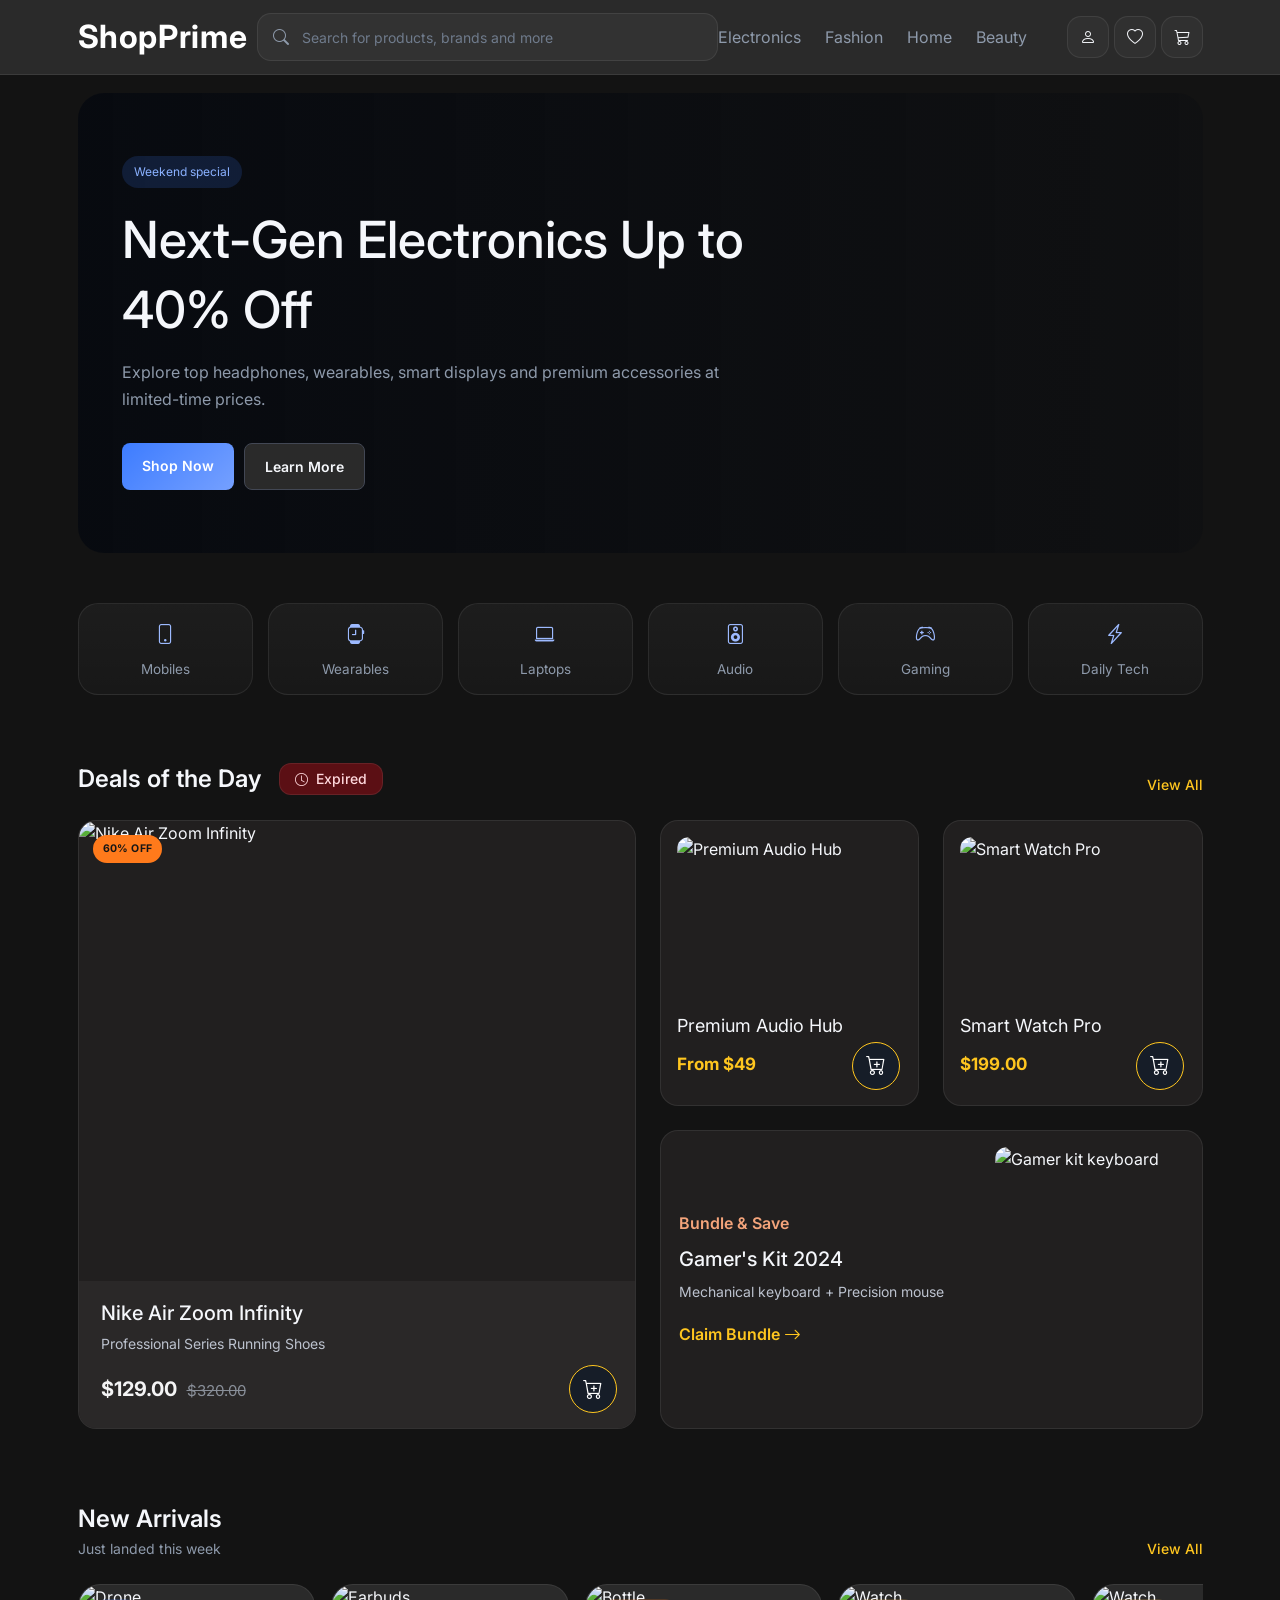
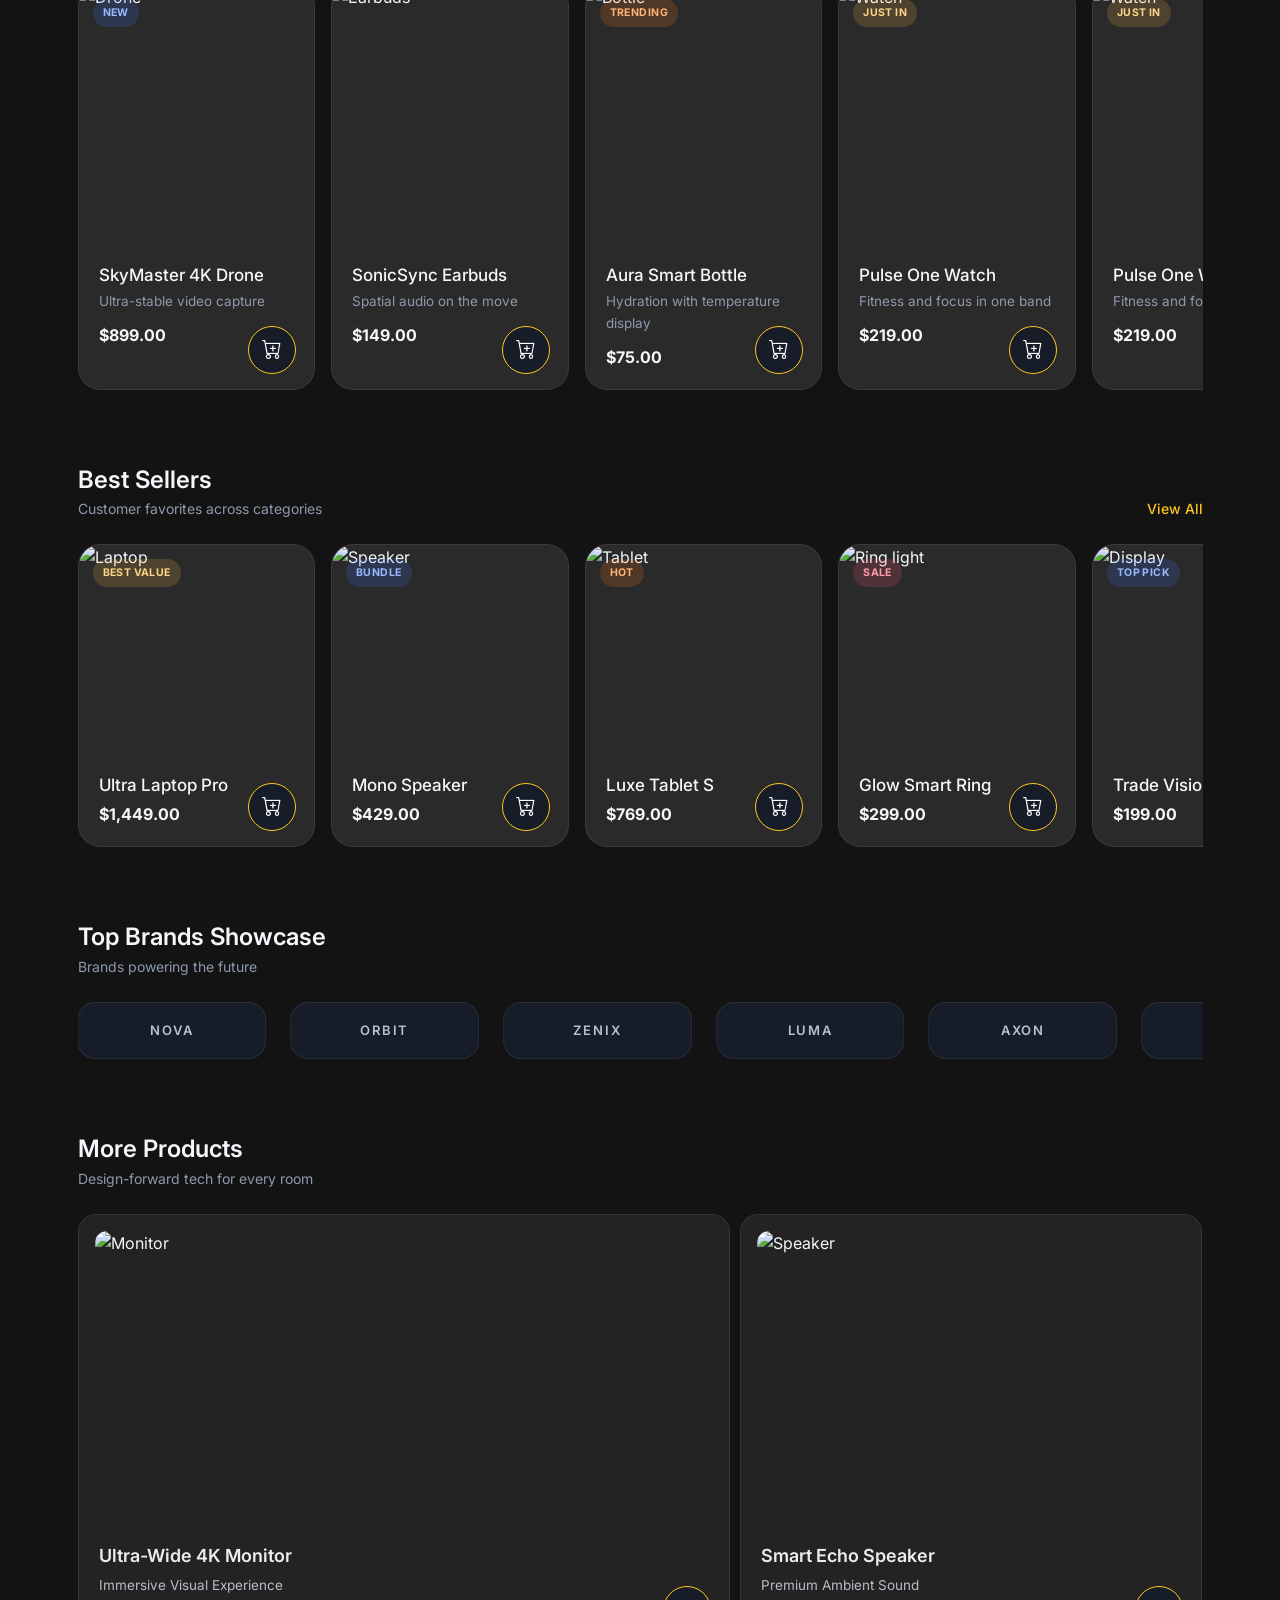
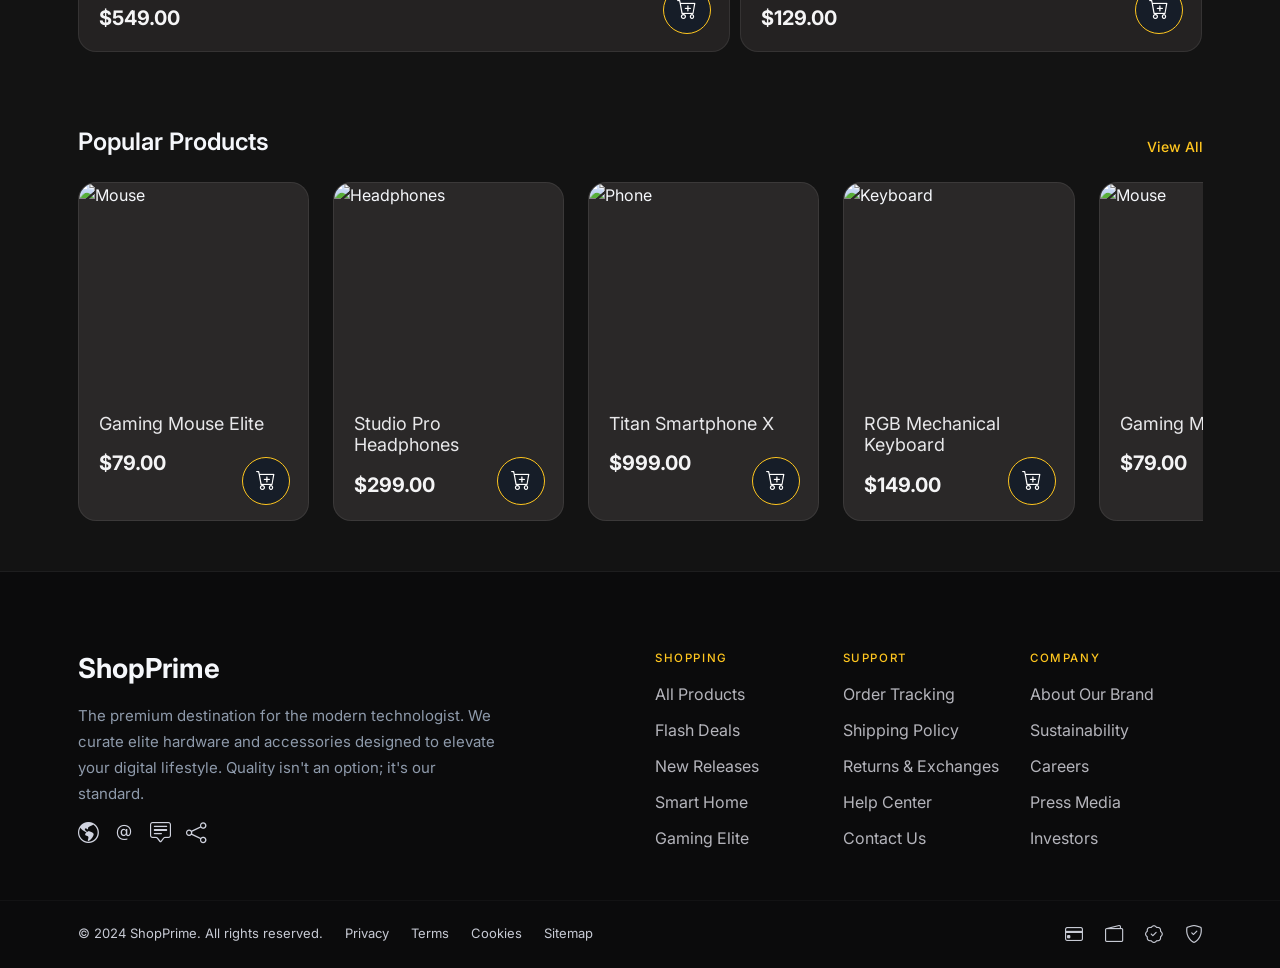
==== commit d8af1b7c: "Added thank you page" ====
--- a/index.html
+++ b/index.html
@@ -34,7 +34,7 @@
               <input class="form-control" type="search" placeholder="Search for products, brands and more">
             </form>
             <ul class="navbar-nav d-flex align-items-lg-center">
-              <li class="nav-item"><a class="nav-link active" href="#">Electronics</a></li>
+              <li class="nav-item"><a class="nav-link" href="shop.html">Electronics</a></li>
               <li class="nav-item"><a class="nav-link" href="#">Fashion</a></li>
               <li class="nav-item"><a class="nav-link" href="#">Home</a></li>
               <li class="nav-item"><a class="nav-link" href="#">Beauty</a></li>
@@ -53,10 +53,11 @@
             <input class="form-control" type="search" placeholder="Search everything">
           </form>
           <div class="list-group list-group-flush mobile-links">
-            <a href="#" class="list-group-item list-group-item-action">Electronics</a>
+            <a href="shop.html" class="list-group-item list-group-item-action">Electronics</a>
             <a href="#" class="list-group-item list-group-item-action">Fashion</a>
             <a href="#" class="list-group-item list-group-item-action">Home</a>
             <a href="#" class="list-group-item list-group-item-action">Beauty</a>
+            <a href="cart.html" class="list-group-item list-group-item-action">Cart</a>
             <a href="#" class="list-group-item list-group-item-action">Deals</a>
             <a href="#" class="list-group-item list-group-item-action">Support</a>
           </div>
@@ -440,7 +441,7 @@
               <div class="col-4">
                 <h4>Shopping</h4>
                 <ul class="list-unstyled">
-                  <li><a href="#">All Products</a></li>
+                  <li><a href="shop.html">All Products</a></li>
                   <li><a href="#">Flash Deals</a></li>
                   <li><a href="#">New Releases</a></li>
                   <li><a href="#">Smart Home</a></li>
--- a/css/styles.css
+++ b/css/styles.css
@@ -14,43 +14,57 @@
 * {
   box-sizing: border-box;
 }
-html{
+
+html {
   font-size: 62.5%;
 }
+
 body {
   margin: 0;
   /* background:
     radial-gradient(circle at top, rgba(24, 61, 142, 0.35), transparent 28%),
     linear-gradient(180deg, #05070c 0%, #090d14 100%); */
-    background-color: #131313;
+  background-color: #131313;
   color: var(--text);
   font-family: "Inter", sans-serif;
   font-size: 1.6rem;
   line-height: 1.5;
 }
 
+ul {
+  margin: 0;
+  padding: 0;
+  list-style: none;
+}
+
 a {
   color: inherit;
   text-decoration: none;
 }
+
 .m-50 {
   margin: 5rem 0rem;
 }
+
 .pb-50 {
   padding-bottom: 5rem !important;
 }
+
 header {
   z-index: 9;
 }
+
 .top-nav {
   background: #2A2A2A;
   border-bottom: 1px solid var(--line);
 }
+
 .navbar-brand {
   letter-spacing: 0.02em;
   font-size: 3.2rem;
 }
-.navbar-nav{
+
+.navbar-nav {
   gap: 2.4rem;
   margin-right: 4rem;
 }
@@ -248,9 +262,11 @@
   margin: 4px 0 0;
   font-size: 1.4rem;
 }
+
 .offcanvas-header {
   padding: 2rem;
 }
+
 .section-head a {
   color: #ffc61f;
   font-size: 1.4rem;
@@ -378,6 +394,7 @@
   color: #fff;
   font-size: 2rem;
 }
+
 .deals-cart-btn:hover,
 .product-cart-btn:hover {
   background-color: #ffc61f;
@@ -673,6 +690,7 @@
   border-radius: 1.8rem;
   border-color: rgba(255, 255, 255, 0.08);
 }
+
 /* 
 .popular-product-card img {
   height: 26rem;
@@ -719,7 +737,7 @@
   padding: 2rem;
 }
 
-.more-product-copy > div {
+.more-product-copy>div {
   max-width: 100%;
 }
 
@@ -754,10 +772,12 @@
   border-top: 1px solid var(--line);
   background: #0b0b0c;
 }
+
 .footer-bottom {
   padding: 2rem 0rem 0rem;
   margin-top: 5rem;
 }
+
 .footer-main {
   border-bottom: 1px solid rgba(255, 255, 255, 0.06);
 }
@@ -784,7 +804,7 @@
   margin: 0;
 }
 
-.footer li + li {
+.footer li+li {
   margin-top: 12px;
 }
 
@@ -1035,7 +1055,7 @@
 
 .summary-total strong {
   color: #7ca8ff;
-  font-size: 3.8rem;
+  font-size: 2.8rem;
   line-height: 1;
 }
 
@@ -1112,6 +1132,7 @@
   font-size: 1.2rem;
   text-align: center;
 }
+
 .cart-add-btn:hover {
   border: 1px solid rgba(255, 255, 255, 0.08);
 }
@@ -1121,61 +1142,78 @@
 ========================================= */
 
 @media (min-width: 1700px) {
-  .container, .container-lg, .container-md, .container-sm, .container-xl, .container-xxl {
+
+  .container,
+  .container-lg,
+  .container-md,
+  .container-sm,
+  .container-xl,
+  .container-xxl {
     max-width: 1580px;
   }
 }
-@media (max-width: 1700px) {
-
-}
-@media (max-width: 1399px) {
-
-}
-@media (min-width: 1400px) {
-
-}
+
+@media (max-width: 1700px) {}
+
+@media (max-width: 1399px) {}
+
+@media (min-width: 1400px) {}
+
 @media (max-width: 1199px) {
   .cart-recommend-grid {
     grid-template-columns: repeat(2, minmax(0, 1fr));
   }
 }
+
 @media screen and (max-width: 991px) {
   .cart-layout {
     grid-template-columns: 1fr;
   }
+
   .summary-total strong {
-      font-size: 2.8rem;
-  }
+    font-size: 2.8rem;
+  }
+
   .cart-header-block h1 {
     font-size: 3rem;
   }
+
   .cart-page {
     padding-bottom: 0rem;
   }
+
   .deals-layout {
     grid-template-columns: 1fr;
   }
+
   .footer-brand {
     margin-bottom: 2rem;
   }
+
   .product-card img {
     height: 15rem;
   }
+
   .product-card.large img {
     height: 16.5rem;
   }
+
   .deals-side {
     grid-template-columns: repeat(2, minmax(0, 1fr));
   }
+
   .deals-feature img {
     height: 25rem;
   }
+
   .more-product-card img {
     height: 16rem;
   }
+
   .hero-content h1 {
     line-height: 5rem;
   }
+
   .hero-card {
     min-height: 400px;
     padding: 28px;
@@ -1185,27 +1223,32 @@
     max-width: none;
   }
 }
-@media screen and (min-width: 768px) {
-
-}
+
+@media screen and (min-width: 768px) {}
+
 @media screen and (max-width: 767px) {
   .hero-content h1 {
     font-size: clamp(2.6rem, 4vw, 6rem);
-    line-height:4rem;
-  }
+    line-height: 4rem;
+  }
+
   .navbar-brand {
     font-size: 2.2rem;
   }
+
   .footer-meta {
     justify-content: center;
   }
+
   .section-head h2 {
     font-size: 2rem;
   }
+
   .footer-brand p {
     max-width: 100%;
   }
 }
+
 @media (max-width: 575.98px) {
   .cart-item-card {
     grid-template-columns: 1fr;
@@ -1240,6 +1283,7 @@
     align-items: flex-start;
     flex-direction: column;
   }
+
   .deal-timer {
     font-size: 1.25rem;
     padding: 0.8rem 1.3rem;
@@ -1248,12 +1292,15 @@
   .hero-card {
     min-height: 360px;
   }
+
   .deals-heading {
     display: block;
   }
-  .deals-heading h2{
+
+  .deals-heading h2 {
     margin-bottom: 1rem;
   }
+
   .product-card img,
   .product-card.large img,
   .banner-card img {
@@ -1448,6 +1495,7 @@
   border: 1px solid rgba(255, 255, 255, 0.15);
   border-radius: 0.8rem;
   padding: 1.6rem;
+  padding-top: 5.2rem;
   position: relative;
   background: #161616;
 }
@@ -1456,12 +1504,41 @@
   border-color: #4d7fff;
 }
 
+/* Delete button on address card */
+.addr-delete-btn {
+  position: absolute;
+  top: 1rem;
+  right: 1rem;
+  width: 3rem;
+  height: 3rem;
+  background: transparent;
+  border: 1px solid rgba(255, 255, 255, 0.1);
+  border-radius: 0.6rem;
+  color: #666;
+  font-size: 1.4rem;
+  display: flex;
+  align-items: center;
+  justify-content: center;
+  cursor: pointer;
+  transition: all 0.2s ease;
+  z-index: 5;
+  padding: 0;
+  line-height: 1;
+}
+
+.addr-delete-btn:hover {
+  background: rgba(255, 59, 59, 0.12);
+  border-color: #ff3b3b;
+  color: #ff3b3b;
+  transform: scale(1.1);
+}
+
 .address-check {
   position: absolute;
-  top: 1.2rem;
-  right: 1.2rem;
-  width: 2.4rem;
-  height: 2.4rem;
+  top: 1.4rem;
+  left: 1.4rem;
+  width: 2.6rem;
+  height: 2.6rem;
   background: #4d7fff;
   border-radius: 50%;
   display: flex;
@@ -1922,3 +1999,436 @@
     margin-left: auto;
   }
 }
+
+/* ==========================================================================
+   Interactive Switcher & Guest Checkout Styles
+   ========================================================================== */
+
+/* Top Toggle Switcher */
+.checkout-toggle-container {
+  display: inline-flex;
+  background: #1a1a1a;
+  padding: 4px;
+  border-radius: 2rem;
+  border: 1px solid rgba(255, 255, 255, 0.08);
+}
+
+.checkout-toggle-btn {
+  background: transparent;
+  border: none;
+  color: #8e9aab;
+  padding: 0.6rem 1.6rem;
+  font-size: 1.3rem;
+  font-weight: 600;
+  border-radius: 1.8rem;
+  cursor: pointer;
+  transition: all 0.3s ease;
+}
+
+.checkout-toggle-btn.active {
+  background: #4d7fff;
+  color: #fff;
+  box-shadow: 0 4px 12px rgba(77, 127, 255, 0.3);
+}
+
+.checkout-toggle-btn:hover:not(.active) {
+  color: #fff;
+}
+
+/* Guest input fields (White background with dark text) */
+.guest-input {
+  background: #ffffff !important;
+  color: #111111 !important;
+  border: 1px solid #e0e0e0 !important;
+  border-radius: 0.6rem !important;
+  padding: 1rem 1.2rem !important;
+  font-size: 1.35rem !important;
+  transition: border-color 0.3s, box-shadow 0.3s !important;
+  font-family: "Inter", sans-serif;
+  height: auto !important;
+}
+
+.guest-input::placeholder {
+  color: #888888 !important;
+  opacity: 1;
+}
+
+.guest-input:focus {
+  border-color: #4d7fff !important;
+  box-shadow: 0 0 0 3px rgba(77, 127, 255, 0.2) !important;
+  outline: none !important;
+  background: #ffffff !important;
+}
+
+/* Guest Delivery Options */
+.delivery-options {
+  display: flex;
+  flex-direction: column;
+  gap: 1.2rem;
+}
+
+.delivery-option {
+  border: 1px solid #2a2a2a;
+  border-radius: 0.8rem;
+  padding: 1.6rem;
+  cursor: pointer;
+  transition: all 0.3s ease;
+  background: #161616;
+}
+
+.delivery-option:hover {
+  border-color: #4d7fff;
+  background: rgba(77, 127, 255, 0.03);
+}
+
+.delivery-option.active {
+  border-color: #4d7fff;
+  background: rgba(77, 127, 255, 0.05);
+}
+
+.delivery-option input[type="radio"] {
+  width: 1.8rem;
+  height: 1.8rem;
+  cursor: pointer;
+  accent-color: #4d7fff;
+}
+
+.delivery-label {
+  display: flex;
+  flex-direction: column;
+  cursor: pointer;
+}
+
+.delivery-name {
+  font-size: 1.35rem;
+  font-weight: 600;
+  color: #fff;
+}
+
+.delivery-desc {
+  font-size: 1.15rem;
+  color: #888;
+}
+
+.delivery-price {
+  font-size: 1.35rem;
+  font-weight: 700;
+  color: #fff;
+}
+
+/* Guest Payment Tabs */
+.payment-tabs {
+  display: flex;
+  gap: 1.2rem;
+}
+
+.payment-tab {
+  flex: 1;
+  padding: 1.2rem;
+  border-radius: 0.8rem;
+  font-size: 1.3rem;
+  font-weight: 600;
+  cursor: pointer;
+  transition: all 0.3s ease;
+  text-align: center;
+  display: flex;
+  align-items: center;
+  justify-content: center;
+  gap: 0.8rem;
+}
+
+.payment-tab.active {
+  background: #aabaff !important;
+  color: #0b0c10 !important;
+  border: 1px solid #aabaff !important;
+}
+
+.payment-tab:not(.active) {
+  background: transparent !important;
+  color: #ffffff !important;
+  border: 1px solid #3a3a3a !important;
+}
+
+.payment-tab:not(.active):hover {
+  border-color: #aabaff !important;
+  background: rgba(170, 186, 255, 0.05) !important;
+}
+
+/* Input Card Number Icon Wrapper */
+.input-icon-wrapper {
+  position: relative;
+  display: flex;
+  align-items: center;
+}
+
+.input-icon-wrapper input {
+  padding-right: 3.6rem !important;
+  width: 100%;
+}
+
+.input-icon-wrapper i {
+  position: absolute;
+  right: 1.2rem;
+  color: #666;
+  font-size: 1.8rem;
+  pointer-events: none;
+}
+
+/* Guest Order Summary Sidebar Styling */
+.guest-total-amount {
+  color: #4d7fff !important;
+  font-size: 2.4rem;
+  font-weight: 700;
+}
+
+.guest-purchase-btn {
+  width: 100%;
+  border: none;
+  padding: 1.4rem;
+  border-radius: 0.8rem;
+  font-weight: 700;
+  font-size: 1.4rem;
+  text-transform: uppercase;
+  letter-spacing: 0.5px;
+  cursor: pointer;
+  margin-top: 1.6rem;
+  transition: background 0.3s;
+  display: flex;
+  align-items: center;
+  justify-content: center;
+  gap: 0.8rem;
+  color: #fff !important;
+}
+
+.guest-purchase-btn:hover {
+  background: #ff5a20 !important;
+}
+
+/* Guest Form Labels - cleaner appearance for guest sections */
+.guest-only .form-group label {
+  font-size: 1.25rem;
+  color: #aaa;
+  margin-bottom: 0.5rem;
+  text-transform: none;
+  letter-spacing: 0;
+  font-weight: 500;
+}
+
+/* Guest section header link */
+.guest-only .section-action {
+  color: #4d7fff;
+  font-size: 1.25rem;
+  font-weight: 600;
+  text-transform: none;
+  letter-spacing: 0;
+}
+
+.guest-only .section-action:hover {
+  color: #7aa3ff;
+}
+
+/* Guest checkout header styling */
+.checkout-header.guest-only {
+  background: transparent;
+  border: none;
+  padding: 0;
+  margin-bottom: 2.4rem;
+}
+
+.checkout-header.guest-only h1 {
+  font-size: 3rem;
+  font-weight: 800;
+}
+
+/* Guest Promo Box */
+.promo-box .promo-input {
+  background: #ffffff !important;
+  color: #111111 !important;
+  border: 1px solid #e0e0e0 !important;
+  border-radius: 0.6rem;
+  font-size: 1.3rem;
+}
+
+.promo-box .promo-btn {
+  border: 1px solid #3a3a3a !important;
+  border-radius: 0.6rem !important;
+  font-size: 1.3rem !important;
+  font-weight: 600 !important;
+  padding: 0.8rem 1.6rem !important;
+  background: transparent !important;
+  color: #fff !important;
+  transition: all 0.3s ease;
+}
+
+.promo-box .promo-btn:hover {
+  background: #ffffff !important;
+  color: #111111 !important;
+  border-color: #ffffff !important;
+}
+
+/* ==========================================================================
+   Add New Address Modal
+   ========================================================================== */
+
+/* Modal backdrop darker */
+#addAddressModal .modal-backdrop,
+.modal-backdrop {
+  background-color: #000;
+}
+
+/* Modal content box */
+.address-modal-content {
+  background: #1c1c1e;
+  border: 1px solid rgba(255, 255, 255, 0.1);
+  border-radius: 1.4rem;
+  color: #fff;
+  box-shadow: 0 24px 64px rgba(0, 0, 0, 0.6);
+}
+
+/* Modal header */
+.address-modal-header {
+  border-bottom: 1px solid rgba(255, 255, 255, 0.08);
+  padding: 2rem 2.4rem;
+}
+
+.address-modal-title {
+  font-size: 2rem;
+  font-weight: 700;
+  color: #fff;
+  letter-spacing: -0.3px;
+}
+
+/* Modal body */
+.address-modal-body {
+  padding: 2.4rem;
+}
+
+/* Field labels */
+.addr-label {
+  display: block;
+  font-size: 1.05rem;
+  font-weight: 700;
+  color: #888;
+  letter-spacing: 0.6px;
+  text-transform: uppercase;
+  margin-bottom: 0.6rem;
+}
+
+/* Input fields */
+.addr-input {
+  background: #2a2a2e !important;
+  border: 1px solid rgba(255, 255, 255, 0.1) !important;
+  color: #fff !important;
+  border-radius: 0.7rem !important;
+  font-size: 1.3rem !important;
+  padding: 1rem 1.2rem !important;
+  font-family: "Inter", sans-serif;
+  transition: border-color 0.25s, box-shadow 0.25s;
+}
+
+.addr-input::placeholder {
+  color: #555 !important;
+}
+
+.addr-input:focus {
+  outline: none !important;
+  border-color: #4d7fff !important;
+  box-shadow: 0 0 0 3px rgba(77, 127, 255, 0.18) !important;
+  background: #2a2a2e !important;
+}
+
+/* Select dropdown arrow color fix */
+.addr-input.form-select {
+  background-image: url("data:image/svg+xml,%3csvg xmlns='http://www.w3.org/2000/svg' viewBox='0 0 16 16'%3e%3cpath fill='none' stroke='%23aaaaaa' stroke-linecap='round' stroke-linejoin='round' stroke-width='2' d='m2 5 6 6 6-6'/%3e%3c/svg%3e") !important;
+  background-repeat: no-repeat !important;
+  background-position: right 1.2rem center !important;
+  background-size: 1.4rem !important;
+}
+
+.addr-input.form-select option {
+  background: #2a2a2e;
+  color: #fff;
+}
+
+/* Textarea */
+.addr-textarea {
+  resize: vertical;
+  min-height: 9rem;
+}
+
+/* Address Type toggle buttons */
+.addr-type-btn {
+  flex: 1;
+  padding: 1rem 1.6rem;
+  border-radius: 0.7rem;
+  font-size: 1.3rem;
+  font-weight: 600;
+  cursor: pointer;
+  transition: all 0.25s ease;
+  display: flex;
+  align-items: center;
+  justify-content: center;
+  gap: 0.6rem;
+  background: transparent;
+  border: 1px solid rgba(255, 255, 255, 0.15);
+  color: #aaa;
+}
+
+.addr-type-btn.active {
+  background: rgba(77, 127, 255, 0.12);
+  border-color: #4d7fff;
+  color: #4d7fff;
+}
+
+.addr-type-btn:hover:not(.active) {
+  border-color: rgba(255, 255, 255, 0.3);
+  color: #fff;
+}
+
+/* Modal footer */
+.address-modal-footer {
+  border-top: 1px solid rgba(255, 255, 255, 0.08);
+  padding: 1.6rem 2.4rem;
+  display: flex;
+  justify-content: flex-end;
+  gap: 1.2rem;
+  background: transparent;
+}
+
+/* Cancel button */
+.addr-cancel-btn {
+  background: transparent;
+  border: none;
+  color: #aaa;
+  font-size: 1.3rem;
+  font-weight: 600;
+  padding: 0.8rem 2rem;
+  border-radius: 0.7rem;
+  transition: color 0.2s;
+}
+
+.addr-cancel-btn:hover {
+  color: #fff;
+}
+
+/* Save Address button */
+.addr-save-btn {
+  background: #4d7fff;
+  color: #fff !important;
+  font-size: 1.35rem;
+  font-weight: 700;
+  padding: 0.9rem 2.4rem;
+  border-radius: 0.7rem;
+  border: none;
+  transition: background 0.25s, transform 0.15s;
+  letter-spacing: 0.2px;
+}
+
+.addr-save-btn:hover {
+  background: #3a6bff;
+  transform: translateY(-1px);
+}
+
+.addr-save-btn:active {
+  transform: translateY(0);
+}
